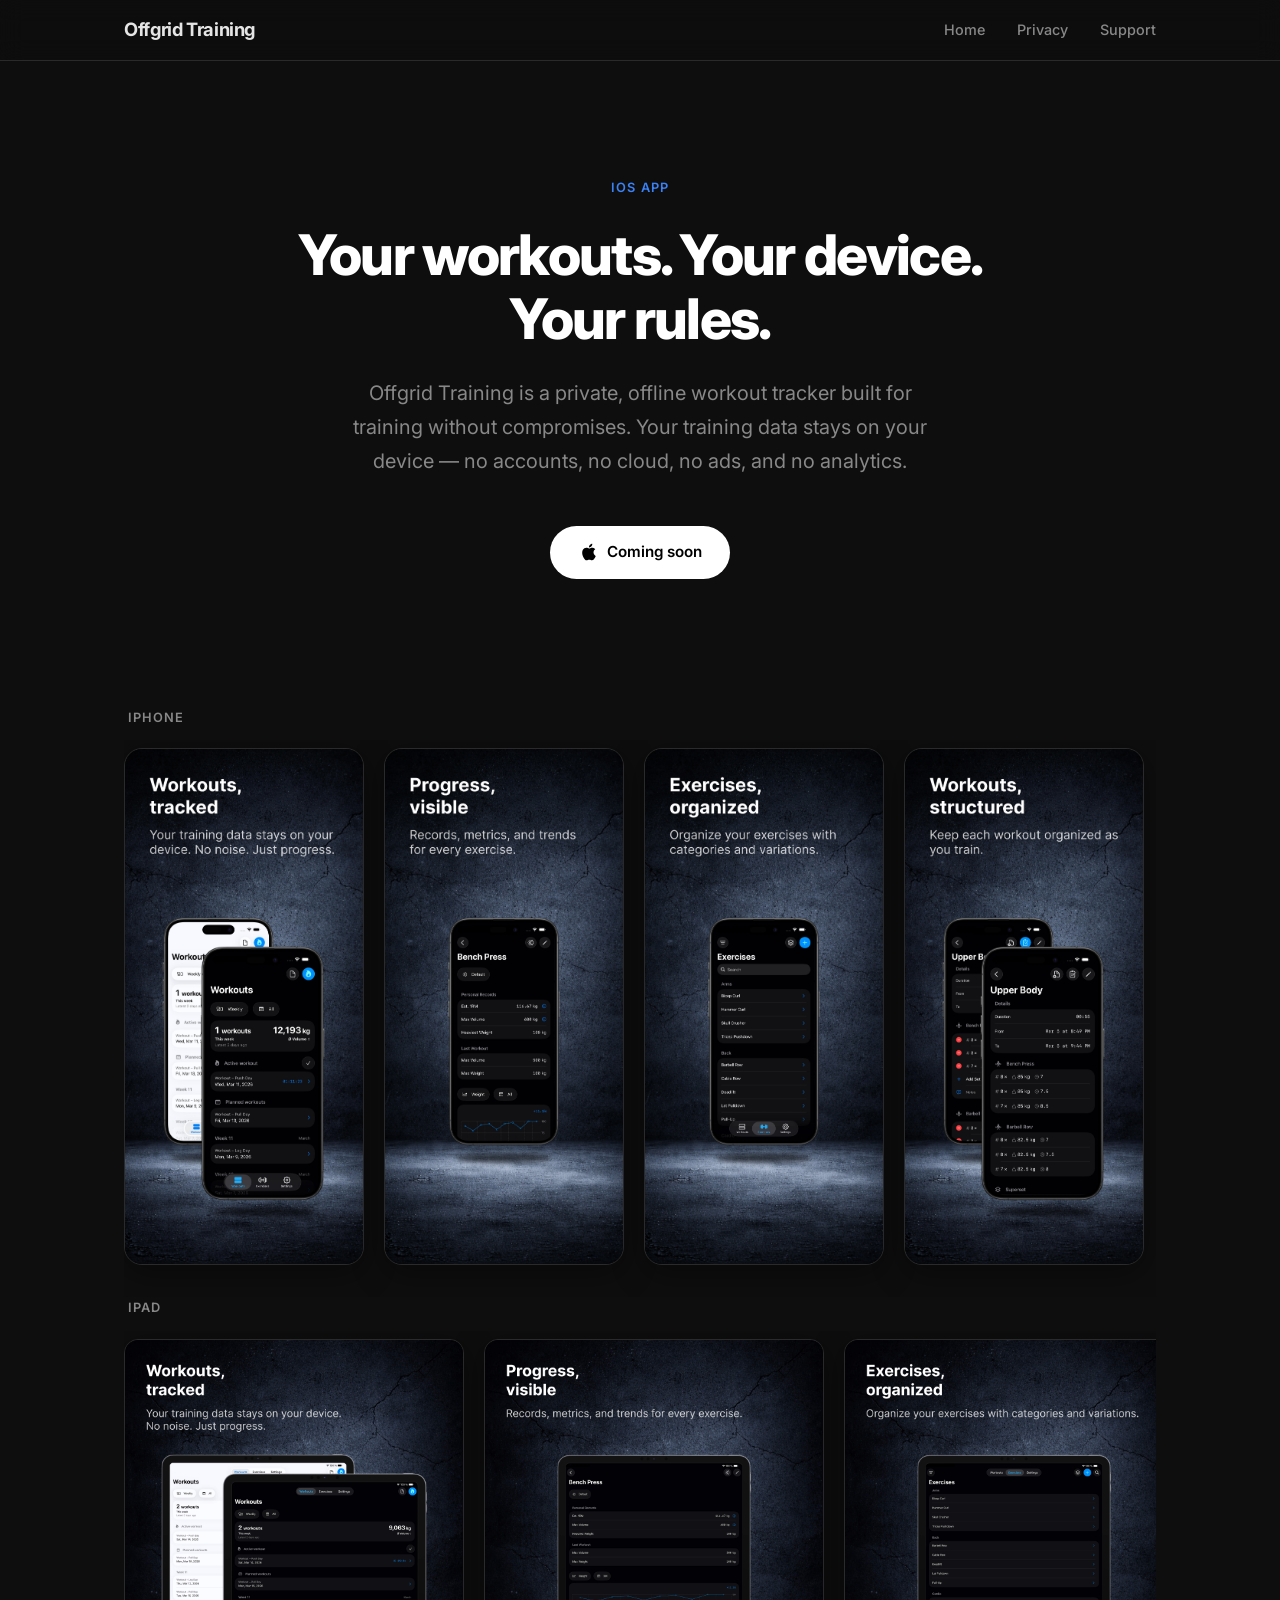
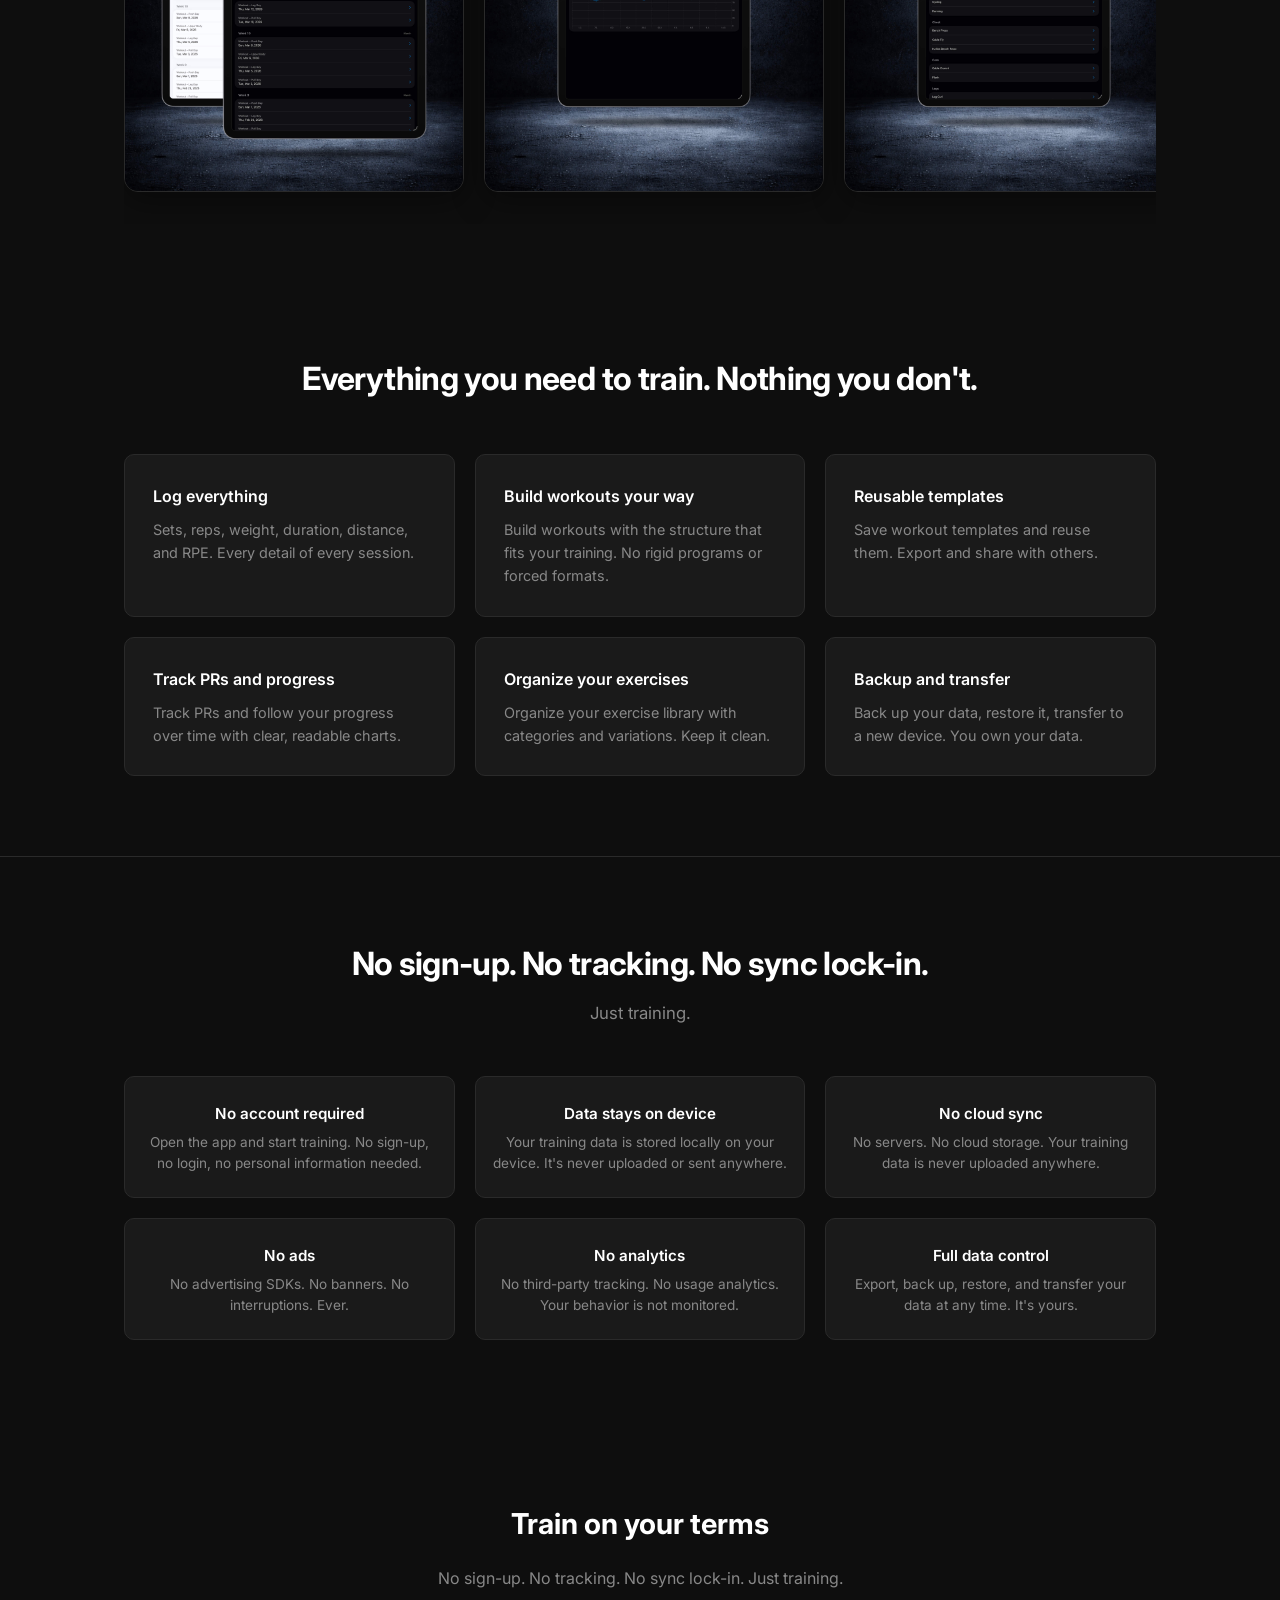
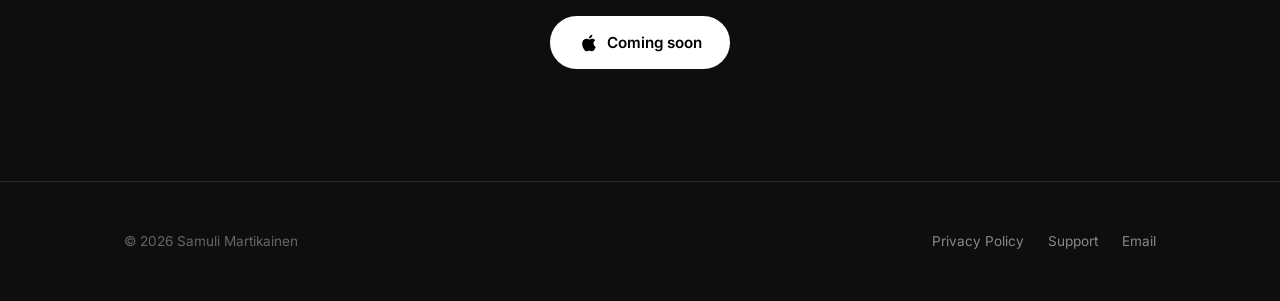
==== index.html @ de717e8d "add google-site-verification" ====
<!DOCTYPE html>
<html lang="en">
<head>
  <meta charset="UTF-8">
  <meta name="viewport" content="width=device-width, initial-scale=1.0">
  <title>Offgrid Training — Private Offline Workout Tracker for iOS</title>
  <meta name="description" content="Offgrid Training is a private, offline workout tracker for iOS. Log sets, reps, weight, duration, distance, and RPE. Track PRs, build workouts, and keep your training data on your device — no accounts, no cloud, no ads, no analytics.">
  <meta name="keywords" content="workout tracker, gym, exercise, log, lifting, offline, private, training log, workout log, iOS workout tracker, RPE tracker, offline gym tracker">

  <!-- Open Graph -->
  <meta property="og:title" content="Offgrid Training — Private Offline Workout Tracker for iOS">
  <meta property="og:description" content="A private, offline workout tracker built for training without compromises. No accounts, no cloud, no ads, no analytics.">
  <meta property="og:type" content="website">
  <meta property="og:url" content="https://martikainensj.github.io/offgrid-training-site/">
  <meta property="og:locale" content="en_US">
  <meta property="og:site_name" content="Offgrid Training">
  <meta property="og:image" content="https://martikainensj.github.io/offgrid-training-site/images/og-image.jpg">

  <!-- Twitter Card -->
  <meta name="twitter:card" content="summary_large_image">
  <meta name="twitter:title" content="Offgrid Training — Private Offline Workout Tracker">
  <meta name="twitter:description" content="A private, offline workout tracker for iOS. No accounts. No cloud. No ads. No analytics. Just training.">
  <meta name="twitter:image" content="https://martikainensj.github.io/offgrid-training-site/images/og-image.jpg">

  <!-- Google Site Verification -->
  <meta name="google-site-verification" content="p2C3zwQN1NkxbJ52b21DOe7UcOz27JLuEH6V7l2AKnU" />

  <link rel="canonical" href="https://martikainensj.github.io/offgrid-training-site/">

  <link rel="icon" href="images/logo.png" type="image/png">
  <link rel="apple-touch-icon" href="images/logo.png">

  <link rel="preconnect" href="https://fonts.googleapis.com">
  <link rel="preconnect" href="https://fonts.gstatic.com" crossorigin>
  <link href="https://fonts.googleapis.com/css2?family=Inter:wght@400;500;600;700;800&display=swap" rel="stylesheet">

  <link rel="stylesheet" href="css/style.css">

  <!-- Structured Data for AI and Search Engines -->
  <script type="application/ld+json">
  {
    "@context": "https://schema.org",
    "@type": "SoftwareApplication",
    "name": "Offgrid Training",
    "description": "Offgrid Training is a private, offline workout tracker for iOS built for training without compromises. Log sets, reps, weight, duration, distance, and RPE. Track PRs, build workouts, and save reusable templates. Your training data stays on your device — no accounts, no cloud, no ads, no analytics.",
    "applicationCategory": "HealthApplication",
    "operatingSystem": "iOS",
    "url": "https://martikainensj.github.io/offgrid-training-site/",
    "featureList": [
      "Log sets, reps, weight, duration, distance, and RPE",
      "Build workouts with the structure that fits your training",
      "Save reusable workout templates",
      "Track PRs and follow progress with charts",
      "Organize your exercise library with categories and variations",
      "Back up, restore, and transfer your data",
      "Export and share workout templates",
      "100% offline — no internet required",
      "No account required",
      "No cloud sync",
      "No ads or advertising SDKs",
      "No analytics or third-party tracking",
      "All workout data stored locally on device"
    ],
    "screenshot": [
      "https://martikainensj.github.io/offgrid-training-site/images/1-workouts-tracked-iphone.jpg",
      "https://martikainensj.github.io/offgrid-training-site/images/2-progress-visible-iphone.jpg",
      "https://martikainensj.github.io/offgrid-training-site/images/3-exercises-organized-iphone.jpg",
      "https://martikainensj.github.io/offgrid-training-site/images/4-workouts-structured-iphone.jpg",
      "https://martikainensj.github.io/offgrid-training-site/images/1-workouts-tracked-ipad.jpg",
      "https://martikainensj.github.io/offgrid-training-site/images/2-progress-visible-ipad.jpg",
      "https://martikainensj.github.io/offgrid-training-site/images/3-exercises-organized-ipad.jpg",
      "https://martikainensj.github.io/offgrid-training-site/images/4-workouts-structured-ipad.jpg"
    ]
  }
  </script>
</head>
<body>

  <!-- Header -->
  <header class="site-header">
    <div class="container">
      <a href="index.html" class="site-logo">Offgrid Training</a>
      <button class="nav-toggle" aria-label="Toggle navigation" aria-expanded="false">
        <span></span>
        <span></span>
        <span></span>
      </button>
    </div>
  </header>

  <nav class="site-nav" role="navigation">
    <button class="nav-close" aria-label="Close navigation">&times;</button>
    <a href="index.html">Home</a>
    <a href="privacy.html">Privacy</a>
    <a href="support.html">Support</a>
  </nav>

  <main>

    <!-- Hero -->
    <section class="hero">
      <div class="container">
        <span class="hero-label">iOS App</span>
        <h1>Your workouts. Your device.<br>Your rules.</h1>
        <p class="subtitle">
          Offgrid Training is a private, offline workout tracker built for training without compromises. Your training data stays on your device — no accounts, no cloud, no ads, and no analytics.
        </p>
        <a class="hero-cta" aria-label="Coming soon on the App Store" >
          <svg viewBox="0 0 24 24" xmlns="http://www.w3.org/2000/svg"><path d="M18.71 19.5c-.83 1.24-1.71 2.45-3.05 2.47-1.34.03-1.77-.79-3.29-.79-1.53 0-2 .77-3.27.82-1.31.05-2.3-1.32-3.14-2.53C4.25 17 2.94 12.45 4.7 9.39c.87-1.52 2.43-2.48 4.12-2.51 1.28-.02 2.5.87 3.29.87.78 0 2.26-1.07 3.8-.91.65.03 2.47.26 3.64 1.98-.09.06-2.17 1.28-2.15 3.81.03 3.02 2.65 4.03 2.68 4.04-.03.07-.42 1.44-1.38 2.83M13 3.5c.73-.83 1.94-1.46 2.94-1.5.13 1.17-.34 2.35-1.04 3.19-.69.85-1.83 1.51-2.95 1.42-.15-1.15.41-2.35 1.05-3.11z"/></svg>
          Coming soon
        </a>
      </div>
    </section>

    <!-- Screenshots -->
    <section class="section screenshots">
      <div class="container">
        <p class="screenshot-label">iPhone</p>
        <div class="screenshot-scroll">
          <div class="screenshot-item">
            <img src="images/1-workouts-tracked-iphone.jpg" alt="Logging sets, reps, and weight in Offgrid Training on iPhone" width="280" height="607" loading="lazy">
          </div>
          <div class="screenshot-item">
            <img src="images/2-progress-visible-iphone.jpg" alt="Progress charts and personal records in Offgrid Training on iPhone" width="280" height="607" loading="lazy">
          </div>
          <div class="screenshot-item">
            <img src="images/3-exercises-organized-iphone.jpg" alt="Exercise library with categories and variations in Offgrid Training on iPhone" width="280" height="607" loading="lazy">
          </div>
          <div class="screenshot-item">
            <img src="images/4-workouts-structured-iphone.jpg" alt="Workout templates and data management in Offgrid Training on iPhone" width="280" height="607" loading="lazy">
          </div>
        </div>
        <p class="screenshot-label">iPad</p>
        <div class="screenshot-scroll">
          <div class="screenshot-item screenshot-item--ipad">
            <img src="images/1-workouts-tracked-ipad.jpg" alt="Logging workouts in Offgrid Training on iPad" loading="lazy">
          </div>
          <div class="screenshot-item screenshot-item--ipad">
            <img src="images/2-progress-visible-ipad.jpg" alt="Progress charts in Offgrid Training on iPad" loading="lazy">
          </div>
          <div class="screenshot-item screenshot-item--ipad">
            <img src="images/3-exercises-organized-ipad.jpg" alt="Exercise library in Offgrid Training on iPad" loading="lazy">
          </div>
          <div class="screenshot-item screenshot-item--ipad">
            <img src="images/4-workouts-structured-ipad.jpg" alt="Workout structure in Offgrid Training on iPad" loading="lazy">
          </div>
        </div>
      </div>
    </section>

    <!-- Features -->
    <section class="section">
      <div class="container">
        <div class="section-header">
          <h2>Everything you need to train. Nothing you don't.</h2>
        </div>
        <div class="feature-grid">

          <div class="feature-card">
            <h3>Log everything</h3>
            <p>Sets, reps, weight, duration, distance, and RPE. Every detail of every session.</p>
          </div>

          <div class="feature-card">
            <h3>Build workouts your way</h3>
            <p>Build workouts with the structure that fits your training. No rigid programs or forced formats.</p>
          </div>

          <div class="feature-card">
            <h3>Reusable templates</h3>
            <p>Save workout templates and reuse them. Export and share with others.</p>
          </div>

          <div class="feature-card">
            <h3>Track PRs and progress</h3>
            <p>Track PRs and follow your progress over time with clear, readable charts.</p>
          </div>

          <div class="feature-card">
            <h3>Organize your exercises</h3>
            <p>Organize your exercise library with categories and variations. Keep it clean.</p>
          </div>

          <div class="feature-card">
            <h3>Backup and transfer</h3>
            <p>Back up your data, restore it, transfer to a new device. You own your data.</p>
          </div>

        </div>
      </div>
    </section>

    <!-- Privacy Philosophy -->
    <section class="section philosophy" aria-label="Privacy features">
      <div class="container">
        <div class="section-header">
          <h2>No sign-up. No tracking. No sync lock-in.</h2>
          <p>Just training.</p>
        </div>
        <div class="philosophy-grid">
          <div class="philosophy-item">
            <h3>No account required</h3>
            <p>Open the app and start training. No sign-up, no login, no personal information needed.</p>
          </div>
          <div class="philosophy-item">
            <h3>Data stays on device</h3>
            <p>Your training data is stored locally on your device. It's never uploaded or sent anywhere.</p>
          </div>
          <div class="philosophy-item">
            <h3>No cloud sync</h3>
            <p>No servers. No cloud storage. Your training data is never uploaded anywhere.</p>
          </div>
          <div class="philosophy-item">
            <h3>No ads</h3>
            <p>No advertising SDKs. No banners. No interruptions. Ever.</p>
          </div>
          <div class="philosophy-item">
            <h3>No analytics</h3>
            <p>No third-party tracking. No usage analytics. Your behavior is not monitored.</p>
          </div>
          <div class="philosophy-item">
            <h3>Full data control</h3>
            <p>Export, back up, restore, and transfer your data at any time. It's yours.</p>
          </div>
        </div>
      </div>
    </section>

    <!-- CTA -->
    <section class="cta-banner">
      <div class="container">
        <h2>Train on your terms</h2>
        <p>No sign-up. No tracking. No sync lock-in. Just training.</p>
        <a class="hero-cta" aria-label="Coming soon on the App Store">
          <svg viewBox="0 0 24 24" xmlns="http://www.w3.org/2000/svg"><path d="M18.71 19.5c-.83 1.24-1.71 2.45-3.05 2.47-1.34.03-1.77-.79-3.29-.79-1.53 0-2 .77-3.27.82-1.31.05-2.3-1.32-3.14-2.53C4.25 17 2.94 12.45 4.7 9.39c.87-1.52 2.43-2.48 4.12-2.51 1.28-.02 2.5.87 3.29.87.78 0 2.26-1.07 3.8-.91.65.03 2.47.26 3.64 1.98-.09.06-2.17 1.28-2.15 3.81.03 3.02 2.65 4.03 2.68 4.04-.03.07-.42 1.44-1.38 2.83M13 3.5c.73-.83 1.94-1.46 2.94-1.5.13 1.17-.34 2.35-1.04 3.19-.69.85-1.83 1.51-2.95 1.42-.15-1.15.41-2.35 1.05-3.11z"/></svg>
          Coming soon
        </a>
      </div>
    </section>

  </main>

  <!-- Footer -->
  <footer class="site-footer">
    <div class="container">
      <div class="footer-inner">
        <p class="footer-copy">&copy; 2026 Samuli Martikainen</p>
        <nav class="footer-links">
          <a href="privacy.html">Privacy Policy</a>
          <a href="support.html">Support</a>
          <a href="mailto:smartikainen@outlook.com">Email</a>
        </nav>
      </div>
    </div>
  </footer>

  <script src="js/main.js"></script>
</body>
</html>
---- css/style.css ----
/* ============================================
   Offgrid Training — Static Site Stylesheet
   Dark, minimal, premium fitness design
   ============================================ */

/* --- Custom Properties --- */
:root {
  --color-bg: #0e0e0e;
  --color-bg-elevated: #161616;
  --color-bg-card: #1a1a1a;
  --color-border: #2a2a2a;
  --color-text: #e5e5e5;
  --color-text-muted: #888;
  --color-text-subtle: #666;
  --color-accent: #3b82f6;
  --color-accent-muted: #2563eb;
  --color-accent-glow: rgba(59, 130, 246, 0.08);

  --font-stack: 'Inter', -apple-system, BlinkMacSystemFont, 'Helvetica Neue',
    Helvetica, Arial, sans-serif;

  --max-width: 1080px;
  --spacing-xs: 0.5rem;
  --spacing-sm: 1rem;
  --spacing-md: 1.5rem;
  --spacing-lg: 3rem;
  --spacing-xl: 5rem;
  --spacing-2xl: 7rem;

  --radius: 10px;
  --radius-sm: 6px;
}

/* --- Reset --- */
*,
*::before,
*::after {
  box-sizing: border-box;
  margin: 0;
  padding: 0;
}

html {
  font-size: 16px;
  -webkit-text-size-adjust: 100%;
  scroll-behavior: smooth;
}

body {
  font-family: var(--font-stack);
  background-color: var(--color-bg);
  color: var(--color-text);
  line-height: 1.7;
  -webkit-font-smoothing: antialiased;
  -moz-osx-font-smoothing: grayscale;
  min-height: 100vh;
  display: flex;
  flex-direction: column;
}

img {
  max-width: 100%;
  display: block;
}

a {
  color: var(--color-accent);
  text-decoration: none;
  transition: color 0.2s ease;
}

a:hover {
  color: #60a5fa;
}

ul, ol {
  list-style: none;
}

/* --- Layout --- */
.container {
  width: 100%;
  max-width: var(--max-width);
  margin: 0 auto;
  padding: 0 1.5rem;
}

main {
  flex: 1;
}

/* --- Header / Navigation --- */
.site-header {
  position: sticky;
  top: 0;
  z-index: 100;
  background-color: rgba(14, 14, 14, 0.85);
  backdrop-filter: blur(12px);
  -webkit-backdrop-filter: blur(12px);
  border-bottom: 1px solid var(--color-border);
}

.site-header .container {
  display: flex;
  align-items: center;
  justify-content: space-between;
  height: 60px;
}

.site-logo {
  font-size: 1.15rem;
  font-weight: 700;
  color: var(--color-text);
  letter-spacing: -0.02em;
}

.site-logo:hover {
  color: var(--color-text);
}

.site-nav {
  position: fixed;
  top: 0;
  right: 0;
  height: 60px;
  display: flex;
  align-items: center;
  gap: 2rem;
  padding-right: max(1.5rem, calc((100vw - var(--max-width)) / 2 + 1.5rem));
  z-index: 101;
}

.site-nav a {
  color: var(--color-text-muted);
  font-size: 0.9rem;
  font-weight: 500;
  transition: color 0.2s ease;
}

.site-nav a:hover {
  color: var(--color-text);
}

/* Mobile nav toggle */
.nav-toggle {
  display: none;
  background: none;
  border: none;
  cursor: pointer;
  padding: 0.5rem;
  color: var(--color-text);
}

.nav-toggle span {
  display: block;
  width: 22px;
  height: 2px;
  background-color: var(--color-text);
  margin: 5px 0;
  border-radius: 1px;
}

/* Mobile nav close button */
.nav-close {
  display: none;
  position: absolute;
  top: 0;
  right: 1.5rem;
  height: 60px;
  background: none;
  border: none;
  color: var(--color-text);
  font-size: 2.25rem;
  line-height: 60px;
  cursor: pointer;
  padding: 0 0.5rem;
  z-index: 111;
}

@media (max-width: 640px) {
  .nav-toggle {
    display: block;
    z-index: 110;
  }

  .nav-close {
    display: block;
  }

  .site-nav {
    top: 0;
    right: 0;
    bottom: 0;
    left: 0;
    height: auto;
    padding-right: 0;
    z-index: 105;
    flex-direction: column;
    align-items: center;
    justify-content: center;
    gap: 2.5rem;
    background-color: rgba(14, 14, 14, 0.7);
    backdrop-filter: blur(24px);
    -webkit-backdrop-filter: blur(24px);
    opacity: 0;
    visibility: hidden;
    pointer-events: none;
    transition: opacity 0.35s ease-out, visibility 0.35s ease-out;
  }

  .site-nav.open {
    opacity: 1;
    visibility: visible;
    pointer-events: auto;
  }

  .site-nav a {
    font-size: 1.75rem;
    font-weight: 600;
    letter-spacing: -0.01em;
    color: var(--color-text);
    opacity: 0;
    transform: translateY(12px);
    transition: opacity 0.3s ease-out, transform 0.3s ease-out, color 0.2s ease;
  }

  .site-nav.open a { opacity: 1; transform: translateY(0); }
  .site-nav.open a:nth-child(1) { transition-delay: 0.08s; }
  .site-nav.open a:nth-child(2) { transition-delay: 0.16s; }
  .site-nav.open a:nth-child(3) { transition-delay: 0.24s; }
  .site-nav.open a:nth-child(4) { transition-delay: 0.32s; }

  body.nav-open {
    overflow: hidden;
  }
}

/* --- Hero Section --- */
.hero {
  padding: var(--spacing-2xl) 0 var(--spacing-xl);
  text-align: center;
}

.hero-label {
  display: inline-block;
  font-size: 0.8rem;
  font-weight: 600;
  text-transform: uppercase;
  letter-spacing: 0.1em;
  color: var(--color-accent);
  margin-bottom: var(--spacing-md);
}

.hero h1 {
  font-size: clamp(2.2rem, 5vw, 3.5rem);
  font-weight: 800;
  letter-spacing: -0.03em;
  line-height: 1.15;
  margin-bottom: var(--spacing-md);
  color: #fff;
}

.hero .subtitle {
  font-size: clamp(1.05rem, 2.5vw, 1.25rem);
  color: var(--color-text-muted);
  max-width: 600px;
  margin: 0 auto var(--spacing-lg);
  line-height: 1.7;
}

.hero-cta {
  display: inline-flex;
  align-items: center;
  gap: 0.5rem;
  background-color: #fff;
  color: #000;
  font-size: 0.95rem;
  font-weight: 600;
  padding: 0.85rem 1.8rem;
  border-radius: 50px;
  transition: background-color 0.2s ease, transform 0.2s ease;
}

.hero-cta:hover {
  background-color: #e5e5e5;
  color: #000;
  transform: translateY(-1px);
}

.hero-cta svg {
  width: 20px;
  height: 20px;
  fill: currentColor;
}

/* --- Feature Showcase (screenshot + text pairs) --- */
.section {
  padding: var(--spacing-xl) 0;
}

.section-header {
  text-align: center;
  margin-bottom: var(--spacing-lg);
}

.section-header h2 {
  font-size: clamp(1.5rem, 3.5vw, 2rem);
  font-weight: 700;
  letter-spacing: -0.02em;
  color: #fff;
  margin-bottom: var(--spacing-xs);
}

.section-header p {
  color: var(--color-text-muted);
  font-size: 1.05rem;
  max-width: 560px;
  margin: 0 auto;
}

/* --- Screenshots Gallery --- */
.screenshots {
  padding: var(--spacing-lg) 0;
}

.screenshot-label {
  font-size: 0.8rem;
  font-weight: 600;
  text-transform: uppercase;
  letter-spacing: 0.08em;
  color: var(--color-text-muted);
  margin-bottom: 0.75rem;
  padding-left: 0.25rem;
}

.screenshot-scroll {
  display: flex;
  gap: 1.25rem;
  overflow-x: auto;
  -webkit-overflow-scrolling: touch;
  padding: 0.5rem 0 2rem;
  scrollbar-width: none;
}

.screenshot-scroll::-webkit-scrollbar {
  display: none;
}

.screenshot-item {
  flex: 0 0 auto;
}

.screenshot-item img {
  width: 240px;
  height: auto;
  border-radius: 18px;
  border: 1px solid var(--color-border);
  box-shadow: 0 8px 32px rgba(0, 0, 0, 0.4);
}

.screenshot-item--ipad img {
  width: 340px;
  border-radius: 14px;
}

@media (max-width: 768px) {
  .screenshot-scroll {
    justify-content: flex-start;
    padding: 0.5rem 1.5rem 2rem;
    margin: 0 -1.5rem;
  }

  .screenshot-item img {
    width: 200px;
  }

  .screenshot-item--ipad img {
    width: 300px;
  }
}

@media (max-width: 480px) {
  .screenshot-item img {
    width: 180px;
  }

  .screenshot-item--ipad img {
    width: 260px;
  }
}

/* --- Feature Grid --- */
.feature-grid {
  display: grid;
  grid-template-columns: repeat(3, 1fr);
  gap: 1.25rem;
}

.feature-card {
  background-color: var(--color-bg-card);
  border: 1px solid var(--color-border);
  border-radius: var(--radius);
  padding: 1.75rem;
  transition: border-color 0.2s ease;
}

.feature-card:hover {
  border-color: #3a3a3a;
}

.feature-card h3 {
  font-size: 1rem;
  font-weight: 600;
  color: #fff;
  margin-bottom: 0.5rem;
}

.feature-card p {
  font-size: 0.9rem;
  color: var(--color-text-muted);
  line-height: 1.6;
}

@media (max-width: 768px) {
  .feature-grid {
    grid-template-columns: repeat(2, 1fr);
  }
}

@media (max-width: 480px) {
  .feature-grid {
    grid-template-columns: 1fr;
  }
}

/* --- Philosophy Section --- */
.philosophy {
  border-top: 1px solid var(--color-border);
}

.philosophy-grid {
  display: grid;
  grid-template-columns: repeat(3, 1fr);
  gap: 1.25rem;
}

.philosophy-item {
  text-align: center;
  padding: 1.5rem 1rem;
  background-color: var(--color-bg-card);
  border: 1px solid var(--color-border);
  border-radius: var(--radius);
  transition: border-color 0.2s ease;
}

.philosophy-item:hover {
  border-color: #3a3a3a;
}

.philosophy-item h3 {
  font-size: 0.95rem;
  font-weight: 600;
  color: #fff;
  margin-bottom: 0.35rem;
}

.philosophy-item p {
  font-size: 0.85rem;
  color: var(--color-text-muted);
  line-height: 1.5;
}

@media (max-width: 768px) {
  .philosophy-grid {
    grid-template-columns: repeat(2, 1fr);
  }
}

@media (max-width: 480px) {
  .philosophy-grid {
    grid-template-columns: 1fr;
  }
}

/* --- CTA Banner --- */
.cta-banner {
  text-align: center;
  padding: var(--spacing-xl) 0 var(--spacing-2xl);
}

.cta-banner h2 {
  font-size: clamp(1.3rem, 3vw, 1.8rem);
  font-weight: 700;
  color: #fff;
  margin-bottom: var(--spacing-sm);
}

.cta-banner p {
  color: var(--color-text-muted);
  margin-bottom: var(--spacing-md);
  font-size: 1rem;
}

/* --- Footer --- */
.site-footer {
  border-top: 1px solid var(--color-border);
  padding: var(--spacing-lg) 0;
}

.footer-inner {
  display: flex;
  align-items: center;
  justify-content: space-between;
  flex-wrap: wrap;
  gap: 1rem;
}

.footer-copy {
  font-size: 0.85rem;
  color: var(--color-text-subtle);
}

.footer-links {
  display: flex;
  gap: 1.5rem;
}

.footer-links a {
  font-size: 0.85rem;
  color: var(--color-text-muted);
}

.footer-links a:hover {
  color: var(--color-text);
}

@media (max-width: 480px) {
  .footer-inner {
    flex-direction: column;
    text-align: center;
  }
}

/* --- Prose / Content Pages (Privacy, Support) --- */
.page-header {
  padding: var(--spacing-xl) 0 var(--spacing-lg);
  text-align: center;
  border-bottom: 1px solid var(--color-border);
  margin-bottom: var(--spacing-lg);
}

.page-header h1 {
  font-size: clamp(1.8rem, 4vw, 2.5rem);
  font-weight: 800;
  letter-spacing: -0.02em;
  color: #fff;
  margin-bottom: var(--spacing-xs);
}

.page-header p {
  color: var(--color-text-muted);
  font-size: 0.95rem;
}

.prose {
  max-width: 720px;
  margin: 0 auto;
  padding-bottom: var(--spacing-2xl);
}

.prose h2 {
  font-size: 1.35rem;
  font-weight: 700;
  color: #fff;
  margin-top: var(--spacing-lg);
  margin-bottom: var(--spacing-sm);
}

.prose h3 {
  font-size: 1.1rem;
  font-weight: 600;
  color: #fff;
  margin-top: var(--spacing-md);
  margin-bottom: var(--spacing-xs);
}

.prose p {
  margin-bottom: var(--spacing-sm);
  color: var(--color-text-muted);
  line-height: 1.8;
}

.prose ul {
  margin-bottom: var(--spacing-sm);
  padding-left: 1.25rem;
}

.prose ul li {
  color: var(--color-text-muted);
  line-height: 1.8;
  position: relative;
  padding-left: 1rem;
  margin-bottom: 0.35rem;
}

.prose ul li::before {
  content: '—';
  position: absolute;
  left: 0;
  color: var(--color-text-subtle);
}

.prose a {
  color: var(--color-accent);
}

.prose strong {
  color: var(--color-text);
  font-weight: 600;
}

/* --- FAQ Section --- */
.faq-list {
  max-width: 720px;
  margin: 0 auto;
}

.faq-item {
  border-bottom: 1px solid var(--color-border);
  padding: var(--spacing-md) 0;
}

.faq-item:first-child {
  border-top: 1px solid var(--color-border);
}

.faq-item h3 {
  font-size: 1.05rem;
  font-weight: 600;
  color: #fff;
  margin-bottom: 0.5rem;
}

.faq-item p {
  font-size: 0.95rem;
  color: var(--color-text-muted);
  line-height: 1.7;
}

/* --- Support Contact Card --- */
.contact-card {
  max-width: 720px;
  margin: 0 auto var(--spacing-xl);
  background-color: var(--color-bg-card);
  border: 1px solid var(--color-border);
  border-radius: var(--radius);
  padding: 2rem;
  text-align: center;
}

.contact-card h2 {
  font-size: 1.25rem;
  font-weight: 700;
  color: #fff;
  margin-bottom: 0.5rem;
}

.contact-card p {
  color: var(--color-text-muted);
  margin-bottom: var(--spacing-md);
  font-size: 0.95rem;
}

.contact-email {
  display: inline-block;
  background-color: var(--color-accent);
  color: #fff !important;
  font-weight: 600;
  font-size: 0.95rem;
  padding: 0.75rem 1.5rem;
  border-radius: 50px;
  transition: background-color 0.2s ease, transform 0.2s ease;
}

.contact-email:hover {
  background-color: var(--color-accent-muted);
  color: #fff !important;
  transform: translateY(-1px);
}

/* --- Utility --- */
.text-center { text-align: center; }
.text-muted { color: var(--color-text-muted); }
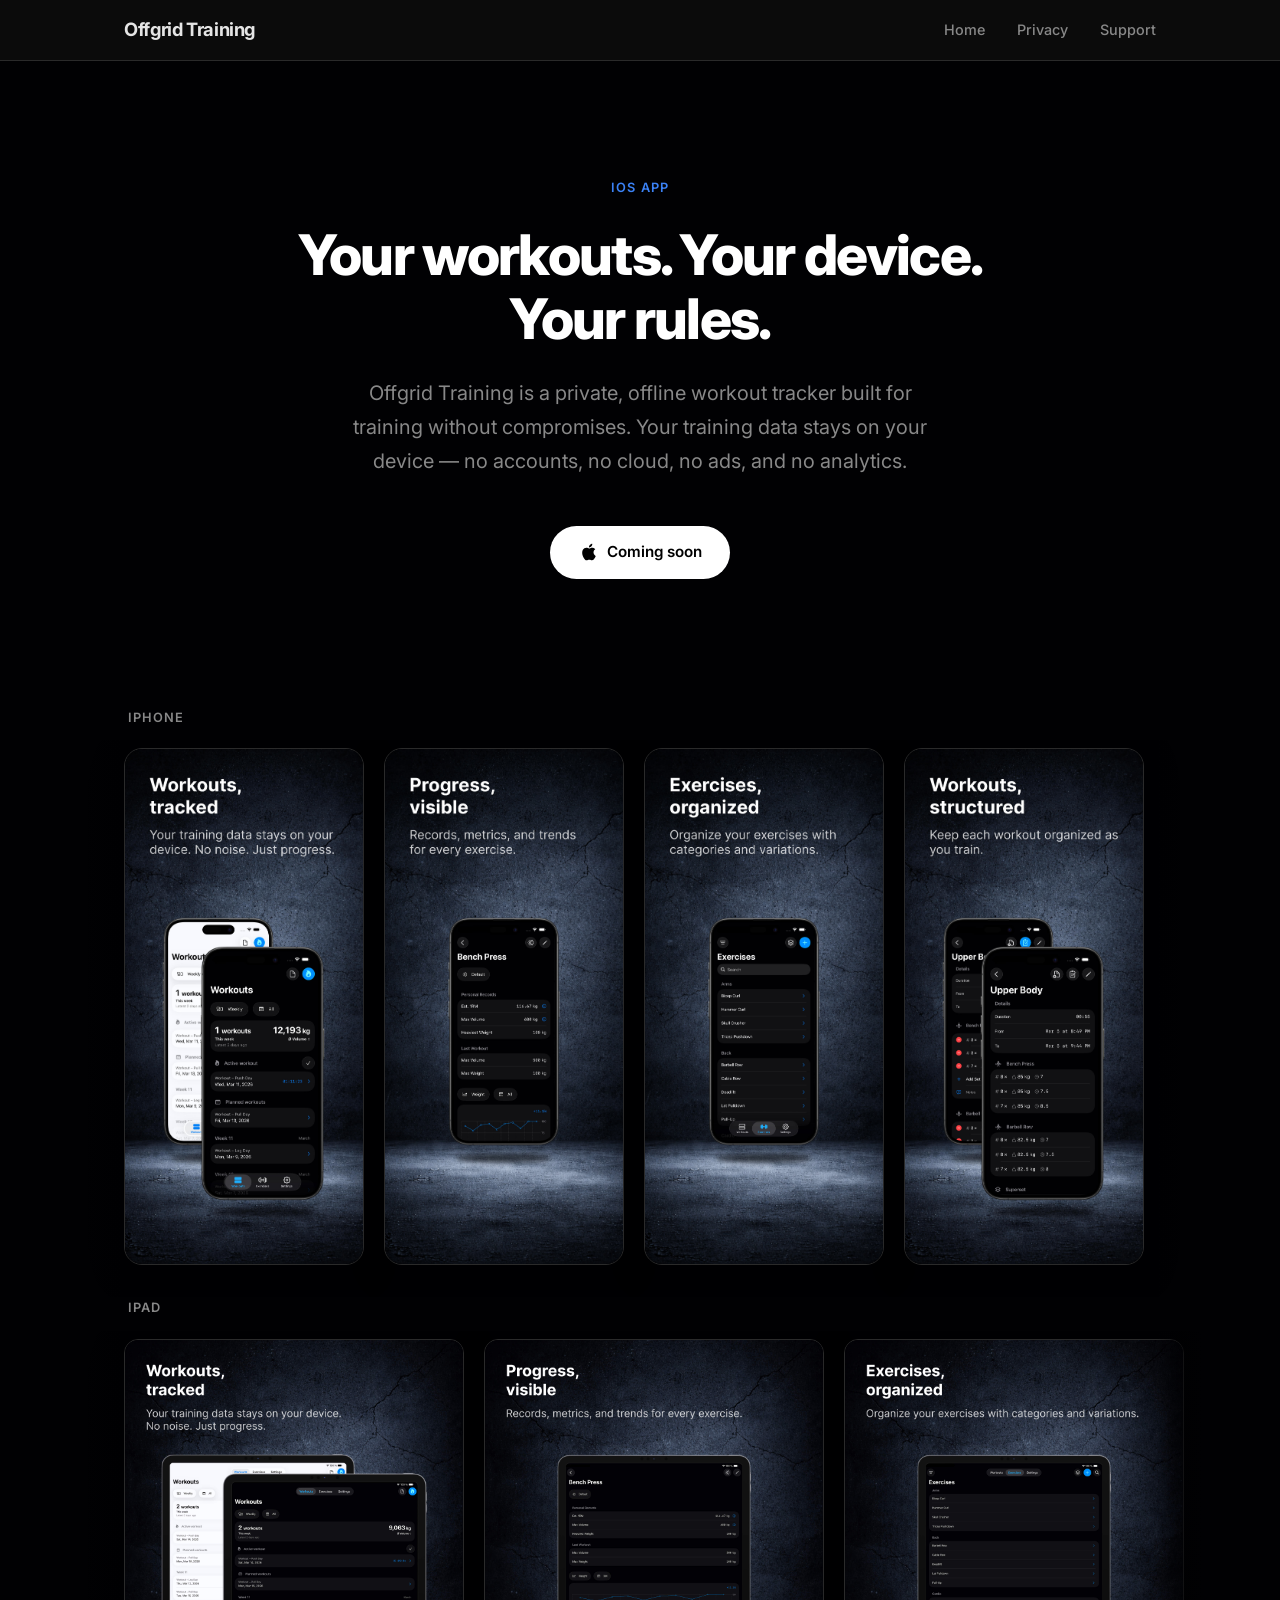
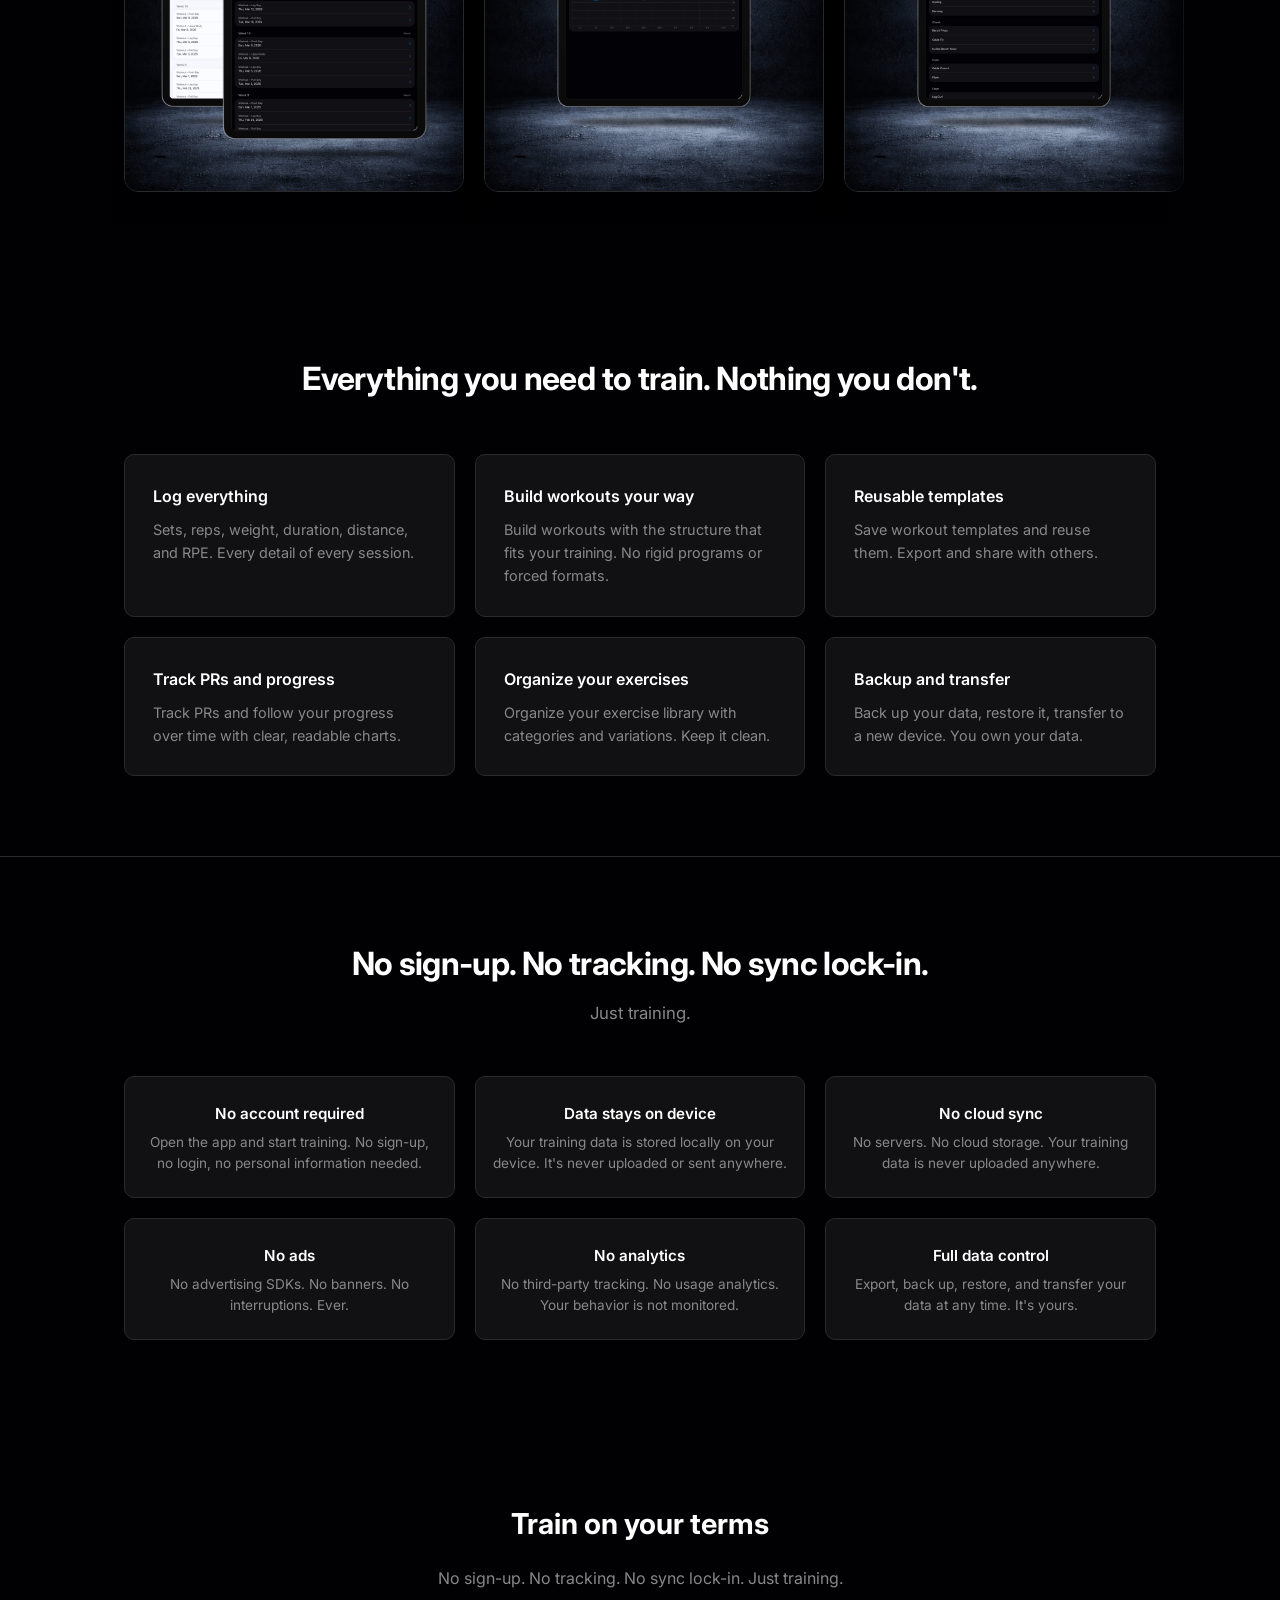
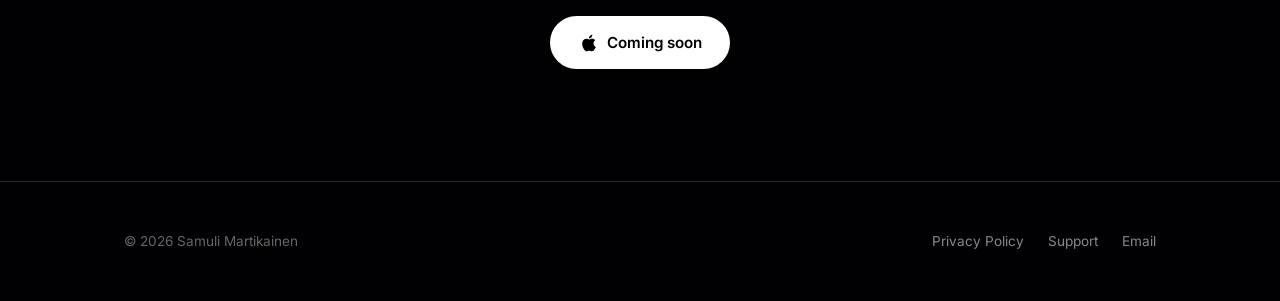
==== commit 4262fd59: "small tweaks" ====
--- a/index.html
+++ b/index.html
@@ -116,6 +116,7 @@
     <section class="section screenshots">
       <div class="container">
         <p class="screenshot-label">iPhone</p>
+        <div class="screenshot-scroll-wrapper">
         <div class="screenshot-scroll">
           <div class="screenshot-item">
             <img src="images/1-workouts-tracked-iphone.jpg" alt="Logging sets, reps, and weight in Offgrid Training on iPhone" width="280" height="607" loading="lazy">
@@ -130,7 +131,9 @@
             <img src="images/4-workouts-structured-iphone.jpg" alt="Workout templates and data management in Offgrid Training on iPhone" width="280" height="607" loading="lazy">
           </div>
         </div>
+        </div>
         <p class="screenshot-label">iPad</p>
+        <div class="screenshot-scroll-wrapper">
         <div class="screenshot-scroll">
           <div class="screenshot-item screenshot-item--ipad">
             <img src="images/1-workouts-tracked-ipad.jpg" alt="Logging workouts in Offgrid Training on iPad" loading="lazy">
@@ -144,6 +147,7 @@
           <div class="screenshot-item screenshot-item--ipad">
             <img src="images/4-workouts-structured-ipad.jpg" alt="Workout structure in Offgrid Training on iPad" loading="lazy">
           </div>
+        </div>
         </div>
       </div>
     </section>
--- a/css/style.css
+++ b/css/style.css
@@ -5,9 +5,9 @@
 
 /* --- Custom Properties --- */
 :root {
-  --color-bg: #0e0e0e;
+  --color-bg: #010103;
   --color-bg-elevated: #161616;
-  --color-bg-card: #1a1a1a;
+  --color-bg-card: #FFFFFF10;
   --color-border: #2a2a2a;
   --color-text: #e5e5e5;
   --color-text-muted: #888;
@@ -333,12 +333,38 @@
   padding-left: 0.25rem;
 }
 
+.screenshot-scroll-wrapper {
+  position: relative;
+}
+
+.screenshot-scroll-wrapper::before,
+.screenshot-scroll-wrapper::after {
+  content: '';
+  position: absolute;
+  top: 0;
+  bottom: 0;
+  width: 3rem;
+  z-index: 2;
+  pointer-events: none;
+}
+
+.screenshot-scroll-wrapper::before {
+  left: -3rem;
+  background: linear-gradient(to right, var(--color-bg), transparent);
+}
+
+.screenshot-scroll-wrapper::after {
+  right: -3rem;
+  background: linear-gradient(to left, var(--color-bg), transparent);
+}
+
 .screenshot-scroll {
   display: flex;
   gap: 1.25rem;
   overflow-x: auto;
   -webkit-overflow-scrolling: touch;
-  padding: 0.5rem 0 2rem;
+  margin: 0 -3rem;
+  padding: 0.5rem 3rem 2rem;
   scrollbar-width: none;
 }
 
@@ -364,12 +390,6 @@
 }
 
 @media (max-width: 768px) {
-  .screenshot-scroll {
-    justify-content: flex-start;
-    padding: 0.5rem 1.5rem 2rem;
-    margin: 0 -1.5rem;
-  }
-
   .screenshot-item img {
     width: 200px;
   }
@@ -604,7 +624,7 @@
 }
 
 .prose ul li::before {
-  content: '—';
+  content: '–';
   position: absolute;
   left: 0;
   color: var(--color-text-subtle);
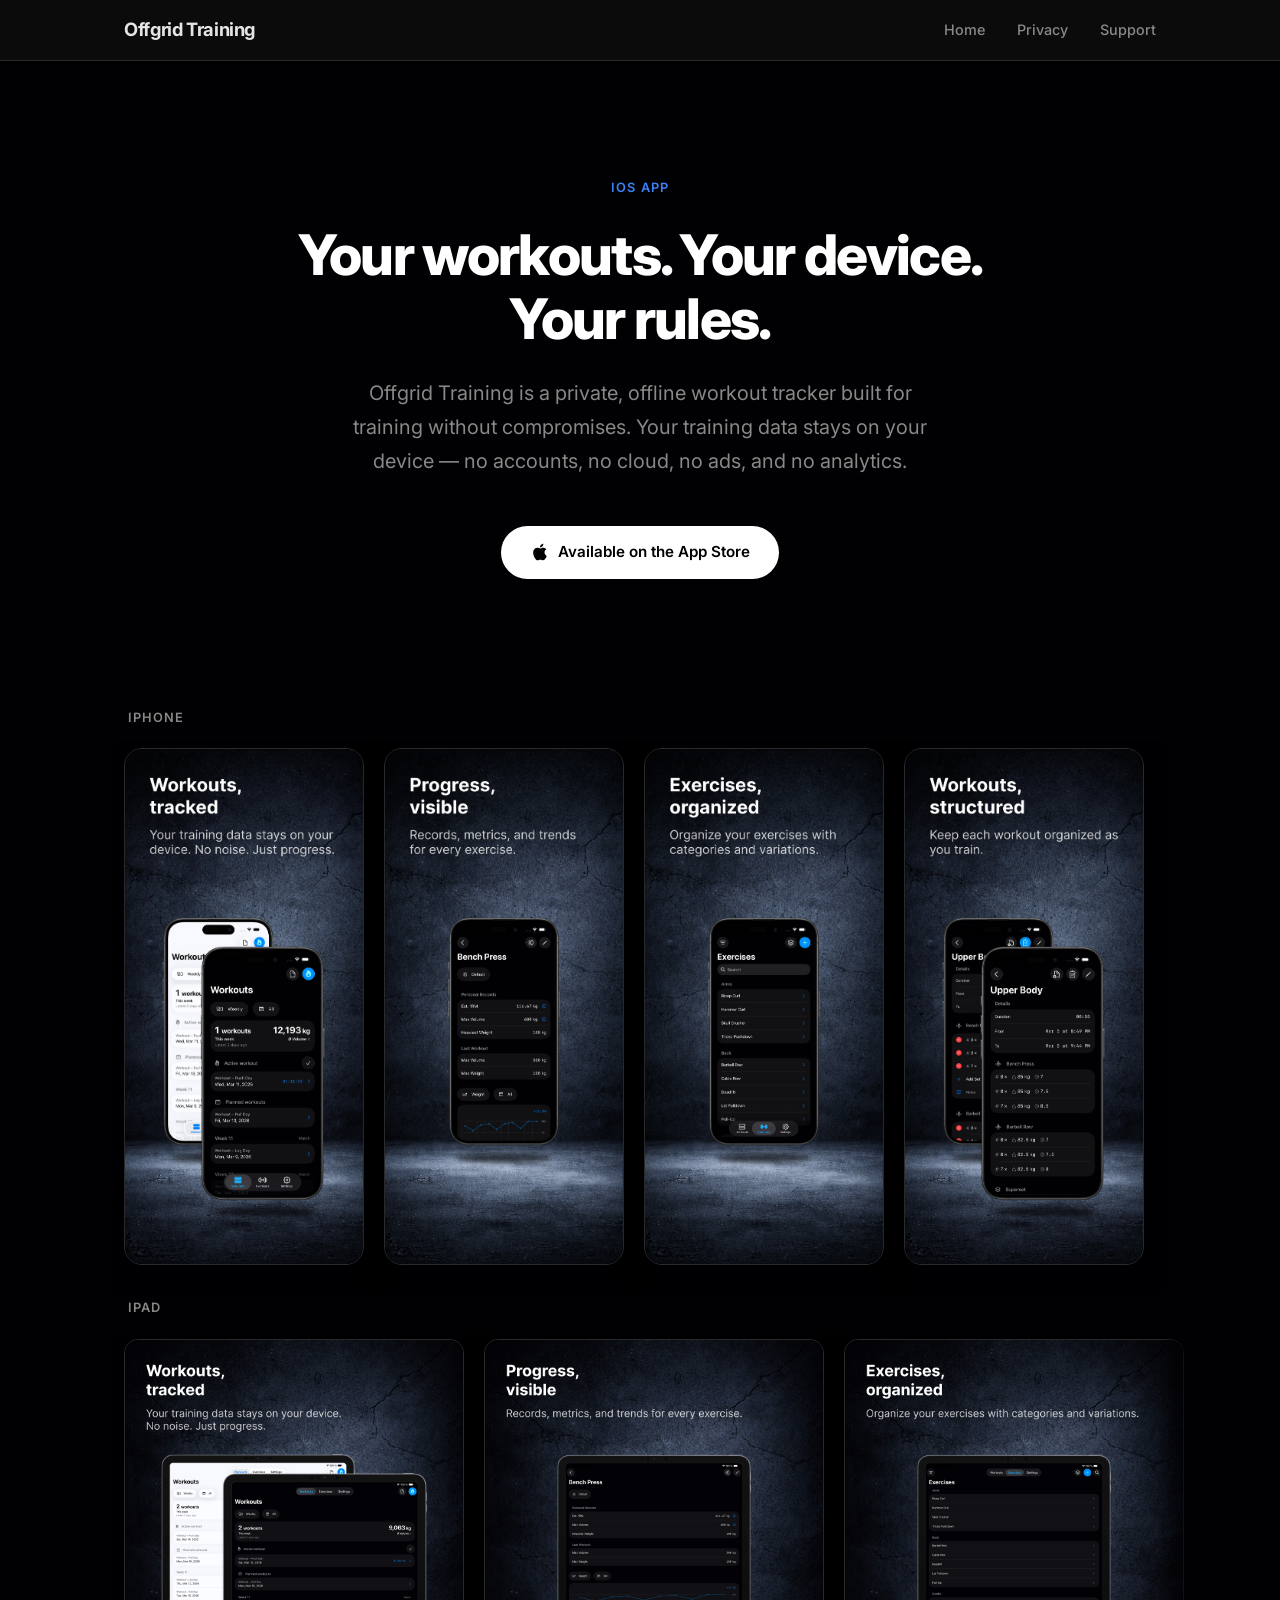
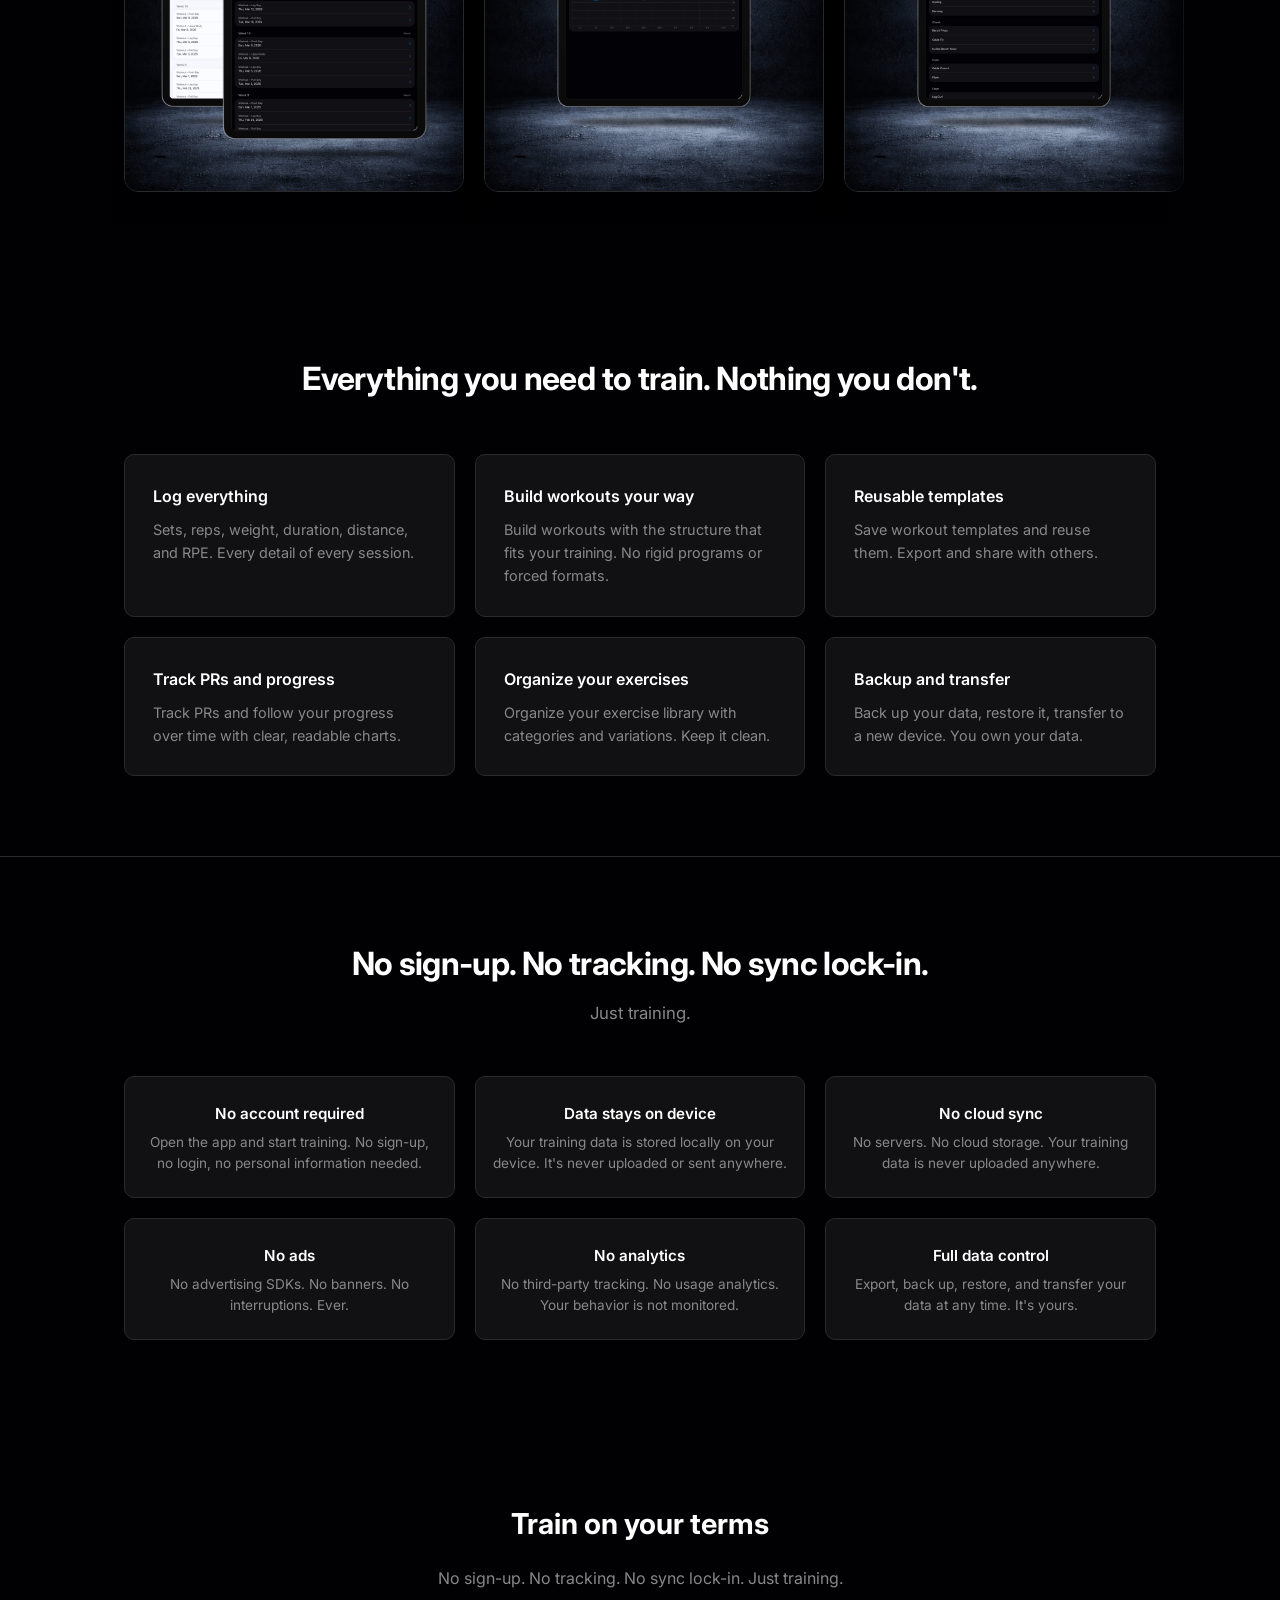
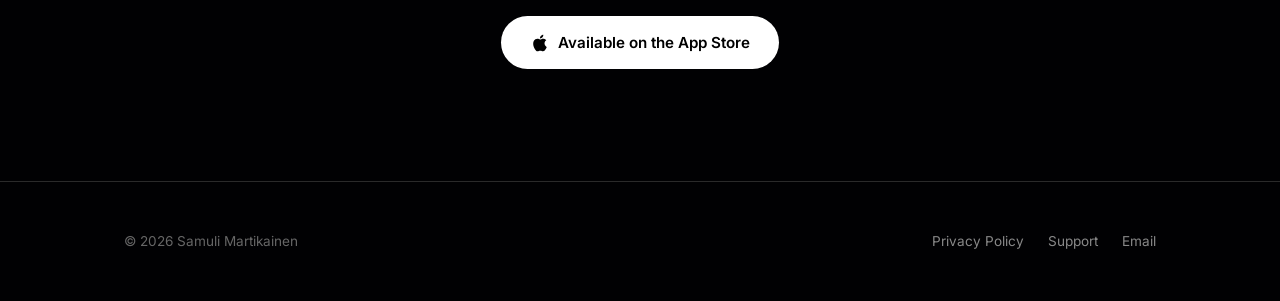
==== commit 951b0e3b: "add links to appstore" ====
--- a/index.html
+++ b/index.html
@@ -105,9 +105,9 @@
         <p class="subtitle">
           Offgrid Training is a private, offline workout tracker built for training without compromises. Your training data stays on your device — no accounts, no cloud, no ads, and no analytics.
         </p>
-        <a class="hero-cta" aria-label="Coming soon on the App Store" >
+        <a href="https://apps.apple.com/fi/app/offgrid-training/id6759907169" class="hero-cta" aria-label="Available on the App Store" >
           <svg viewBox="0 0 24 24" xmlns="http://www.w3.org/2000/svg"><path d="M18.71 19.5c-.83 1.24-1.71 2.45-3.05 2.47-1.34.03-1.77-.79-3.29-.79-1.53 0-2 .77-3.27.82-1.31.05-2.3-1.32-3.14-2.53C4.25 17 2.94 12.45 4.7 9.39c.87-1.52 2.43-2.48 4.12-2.51 1.28-.02 2.5.87 3.29.87.78 0 2.26-1.07 3.8-.91.65.03 2.47.26 3.64 1.98-.09.06-2.17 1.28-2.15 3.81.03 3.02 2.65 4.03 2.68 4.04-.03.07-.42 1.44-1.38 2.83M13 3.5c.73-.83 1.94-1.46 2.94-1.5.13 1.17-.34 2.35-1.04 3.19-.69.85-1.83 1.51-2.95 1.42-.15-1.15.41-2.35 1.05-3.11z"/></svg>
-          Coming soon
+          Available on the App Store
         </a>
       </div>
     </section>
@@ -235,9 +235,9 @@
       <div class="container">
         <h2>Train on your terms</h2>
         <p>No sign-up. No tracking. No sync lock-in. Just training.</p>
-        <a class="hero-cta" aria-label="Coming soon on the App Store">
+        <a href="https://apps.apple.com/fi/app/offgrid-training/id6759907169" class="hero-cta" aria-label="Available on the App Store">
           <svg viewBox="0 0 24 24" xmlns="http://www.w3.org/2000/svg"><path d="M18.71 19.5c-.83 1.24-1.71 2.45-3.05 2.47-1.34.03-1.77-.79-3.29-.79-1.53 0-2 .77-3.27.82-1.31.05-2.3-1.32-3.14-2.53C4.25 17 2.94 12.45 4.7 9.39c.87-1.52 2.43-2.48 4.12-2.51 1.28-.02 2.5.87 3.29.87.78 0 2.26-1.07 3.8-.91.65.03 2.47.26 3.64 1.98-.09.06-2.17 1.28-2.15 3.81.03 3.02 2.65 4.03 2.68 4.04-.03.07-.42 1.44-1.38 2.83M13 3.5c.73-.83 1.94-1.46 2.94-1.5.13 1.17-.34 2.35-1.04 3.19-.69.85-1.83 1.51-2.95 1.42-.15-1.15.41-2.35 1.05-3.11z"/></svg>
-          Coming soon
+          Available on the App Store
         </a>
       </div>
     </section>
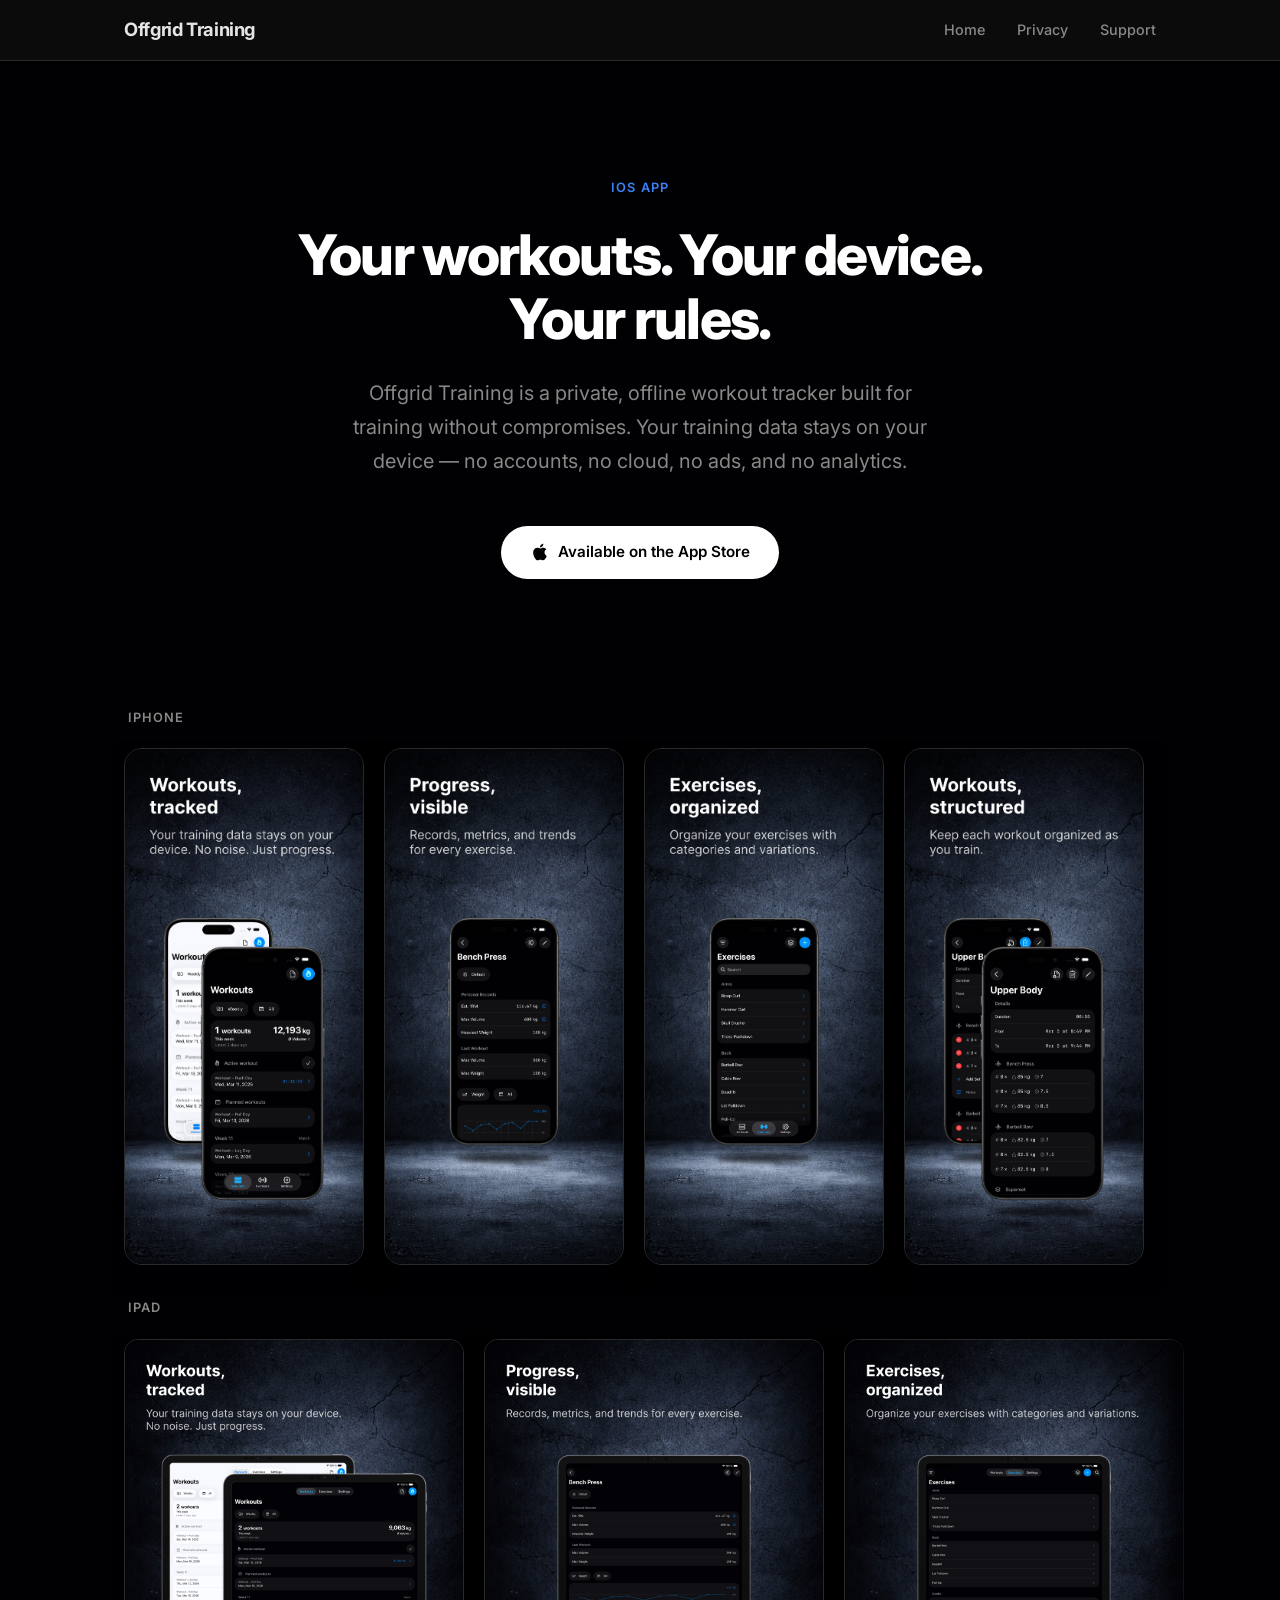
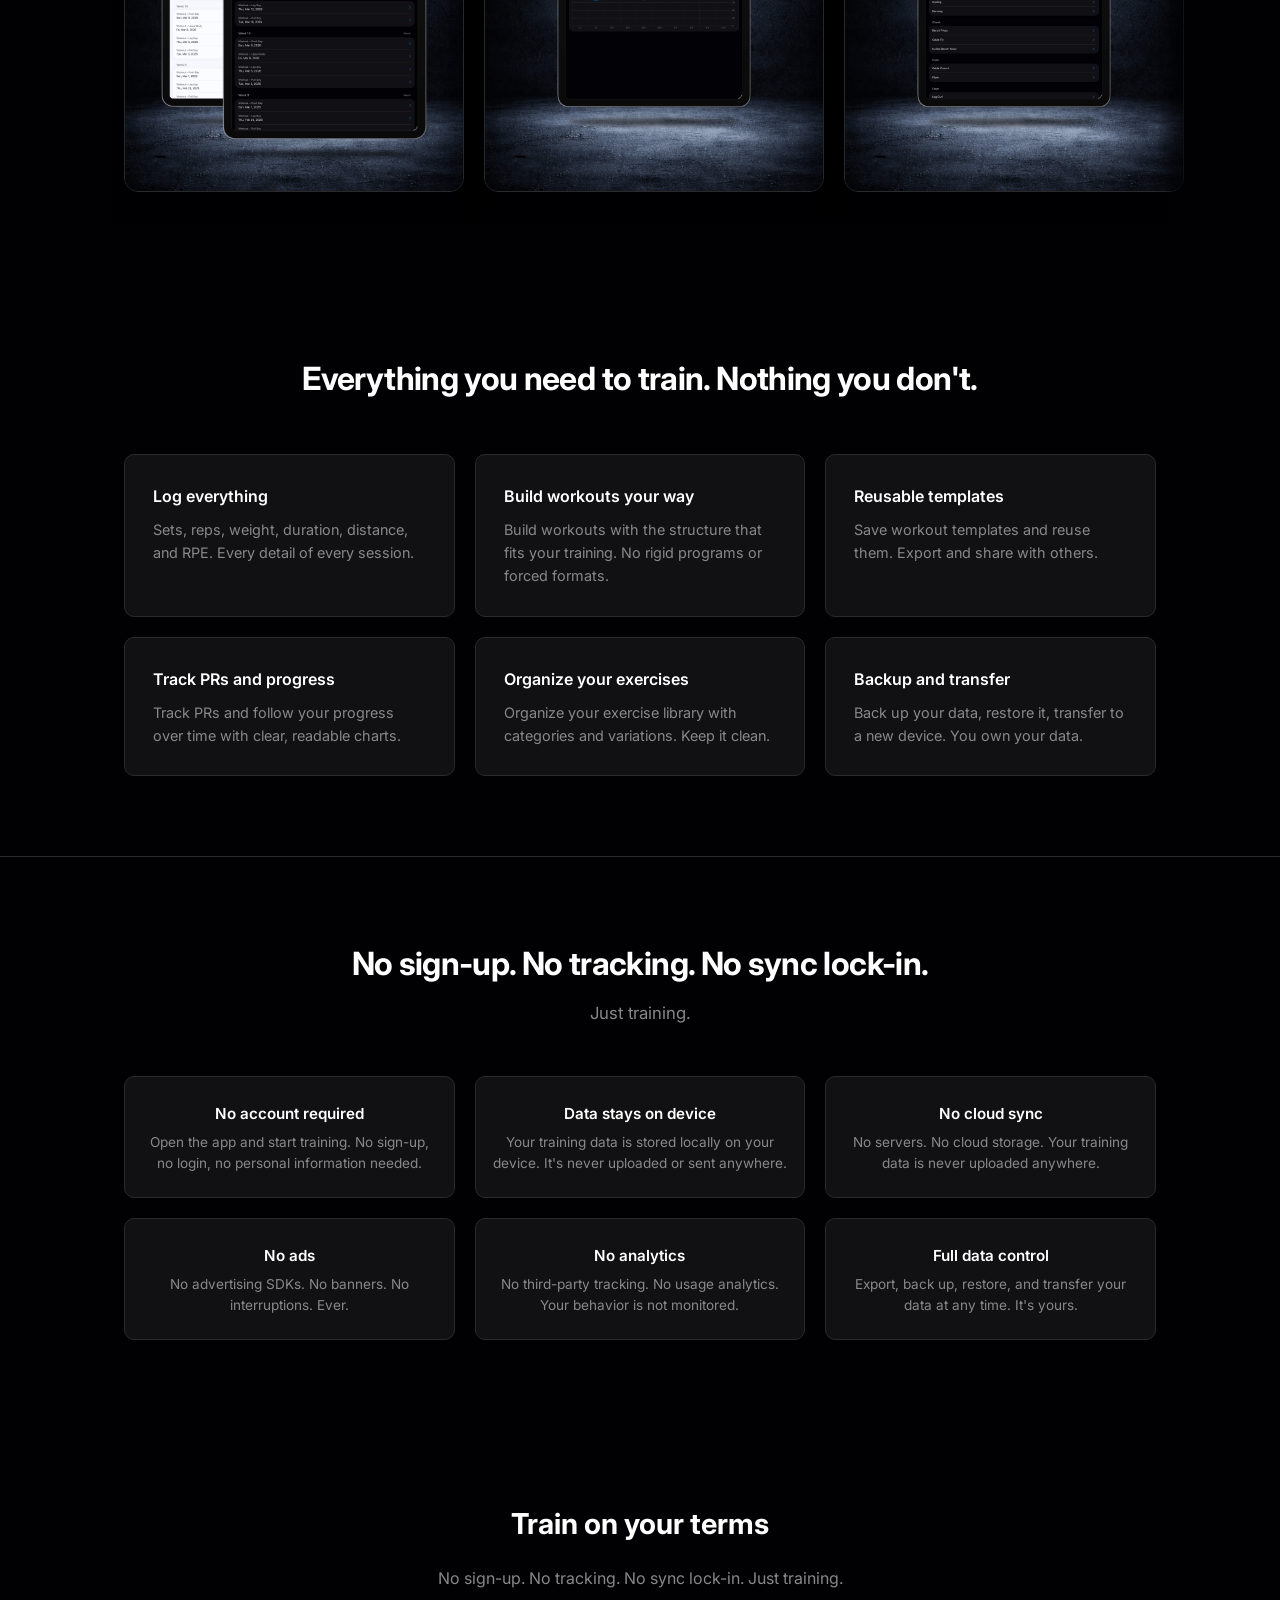
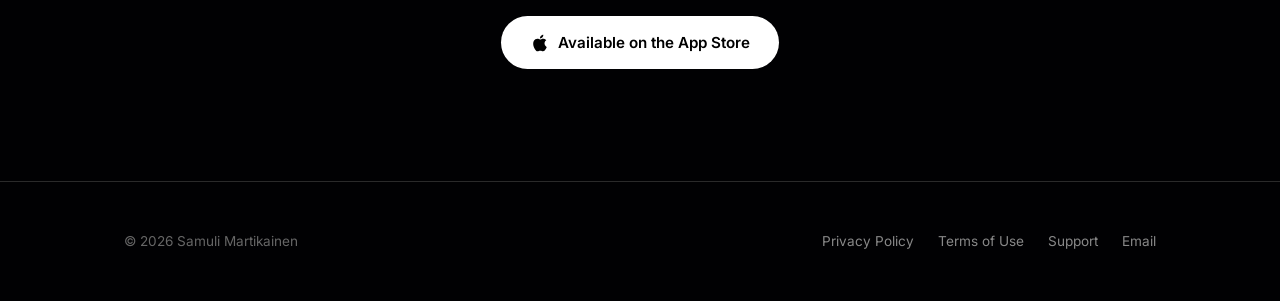
==== commit dee70916: "add terms of use page, init cloudflare web analytics" ====
--- a/index.html
+++ b/index.html
@@ -251,6 +251,7 @@
         <p class="footer-copy">&copy; 2026 Samuli Martikainen</p>
         <nav class="footer-links">
           <a href="privacy.html">Privacy Policy</a>
+          <a href="terms.html">Terms of Use</a>
           <a href="support.html">Support</a>
           <a href="mailto:smartikainen@outlook.com">Email</a>
         </nav>
@@ -259,5 +260,10 @@
   </footer>
 
   <script src="js/main.js"></script>
+
+  <!-- Cloudflare Web Analytics -->
+  <script defer src='https://static.cloudflareinsights.com/beacon.min.js' data-cf-beacon='{"token": "ae309cbf7eda4568ba356687b77ada00"}'></script>
+  <!-- End Cloudflare Web Analytics -->
+
 </body>
 </html>
--- a/css/style.css
+++ b/css/style.css
@@ -561,6 +561,22 @@
   }
 }
 
+/* Mobile overrides: reduce large horizontal gutters for screenshot scroller */
+@media (max-width: 1080px) {
+  .screenshot-scroll-wrapper::before,
+  .screenshot-scroll-wrapper::after {
+    width: 1.5rem;
+  }
+
+  .screenshot-scroll-wrapper::before { left: -1.5rem; }
+  .screenshot-scroll-wrapper::after  { right: -1.5rem; }
+
+  .screenshot-scroll {
+    margin: 0 -1.5rem;
+    padding: 0.5rem 1.5rem 2rem;
+  }
+}
+
 /* --- Prose / Content Pages (Privacy, Support) --- */
 .page-header {
   padding: var(--spacing-xl) 0 var(--spacing-lg);
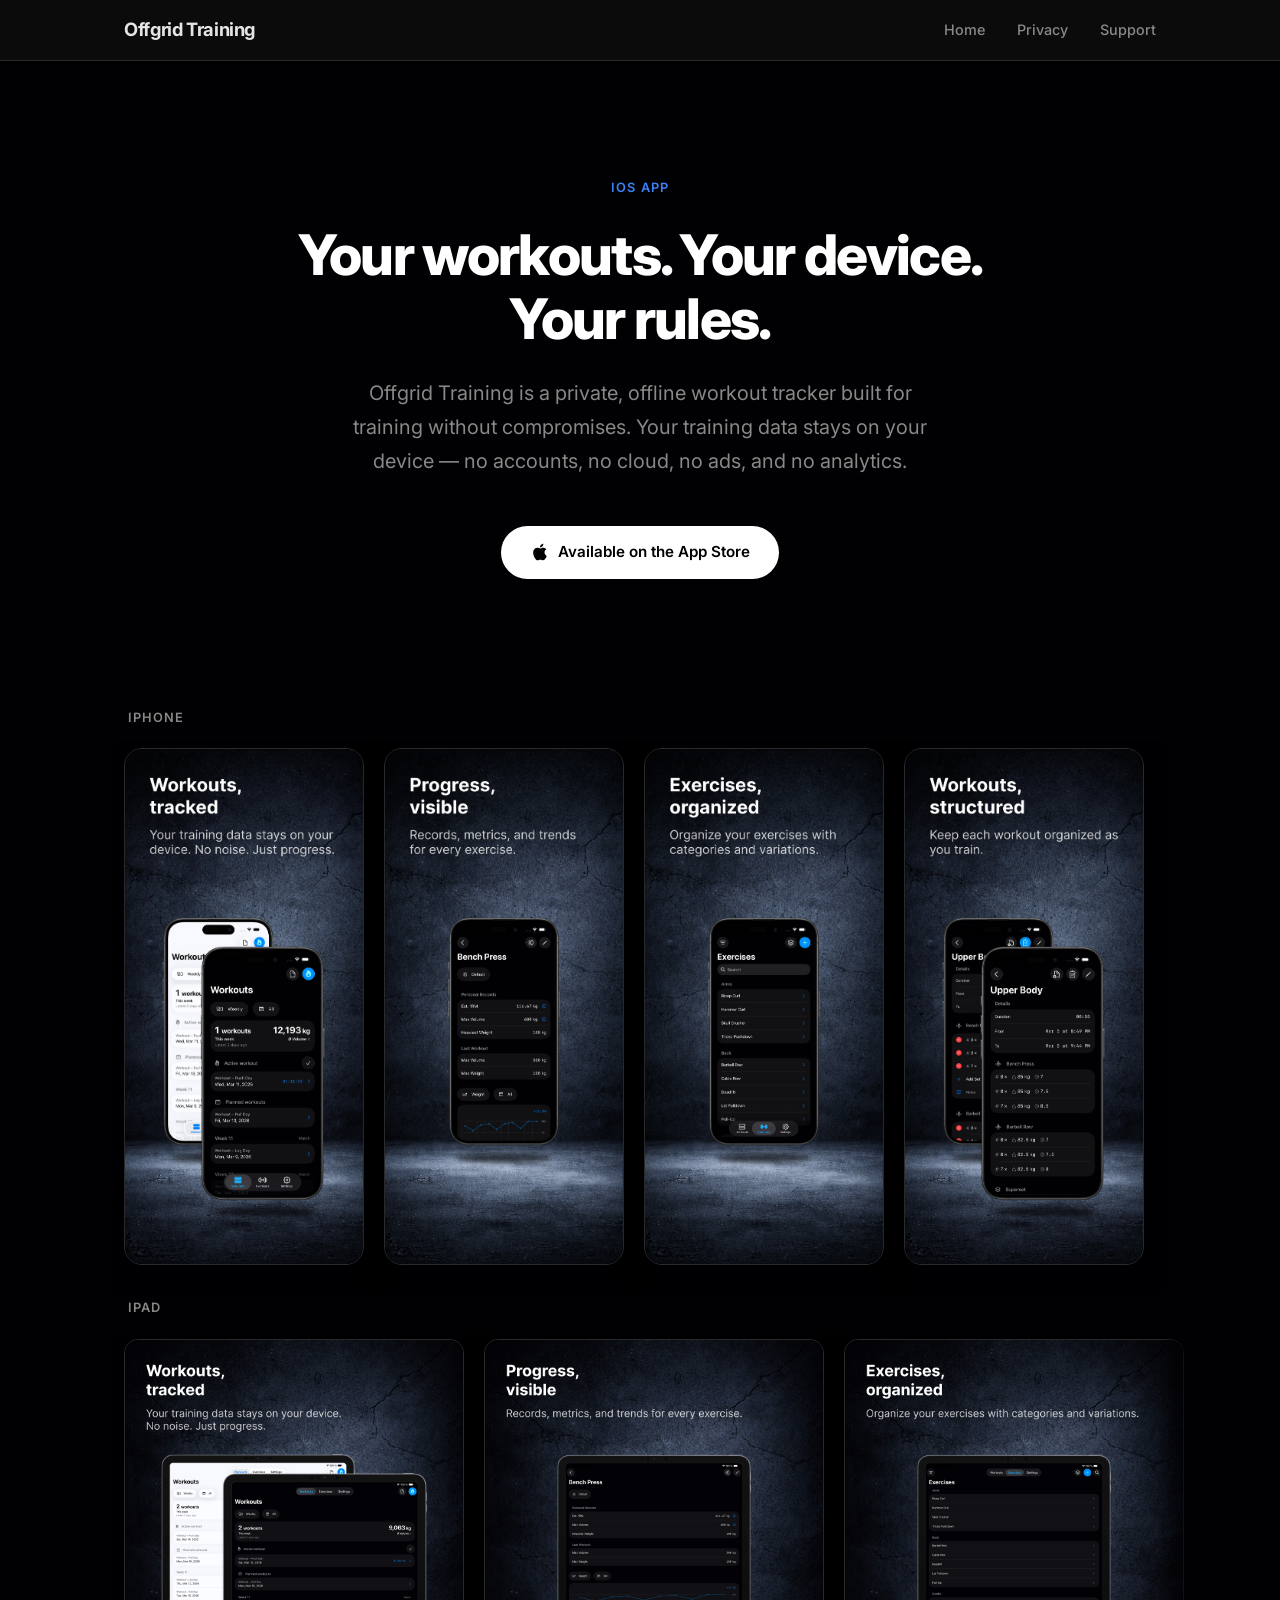
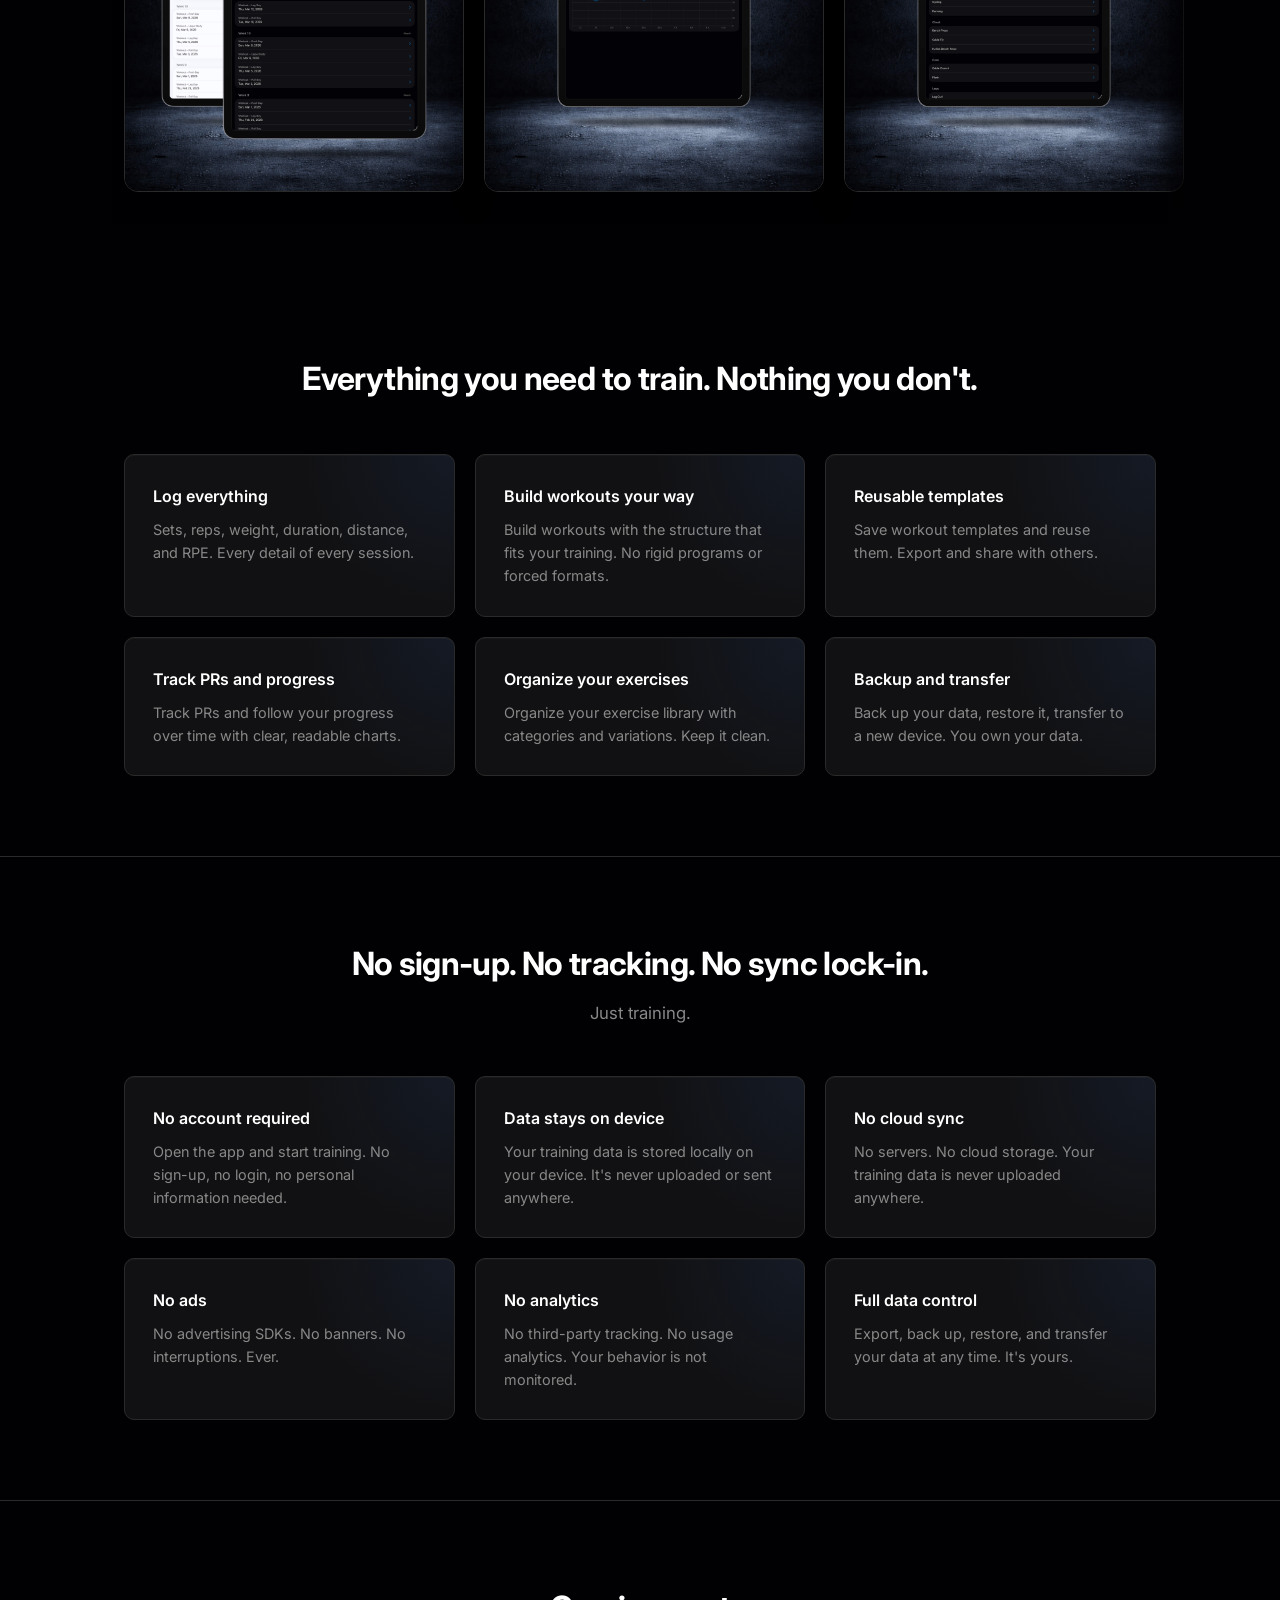
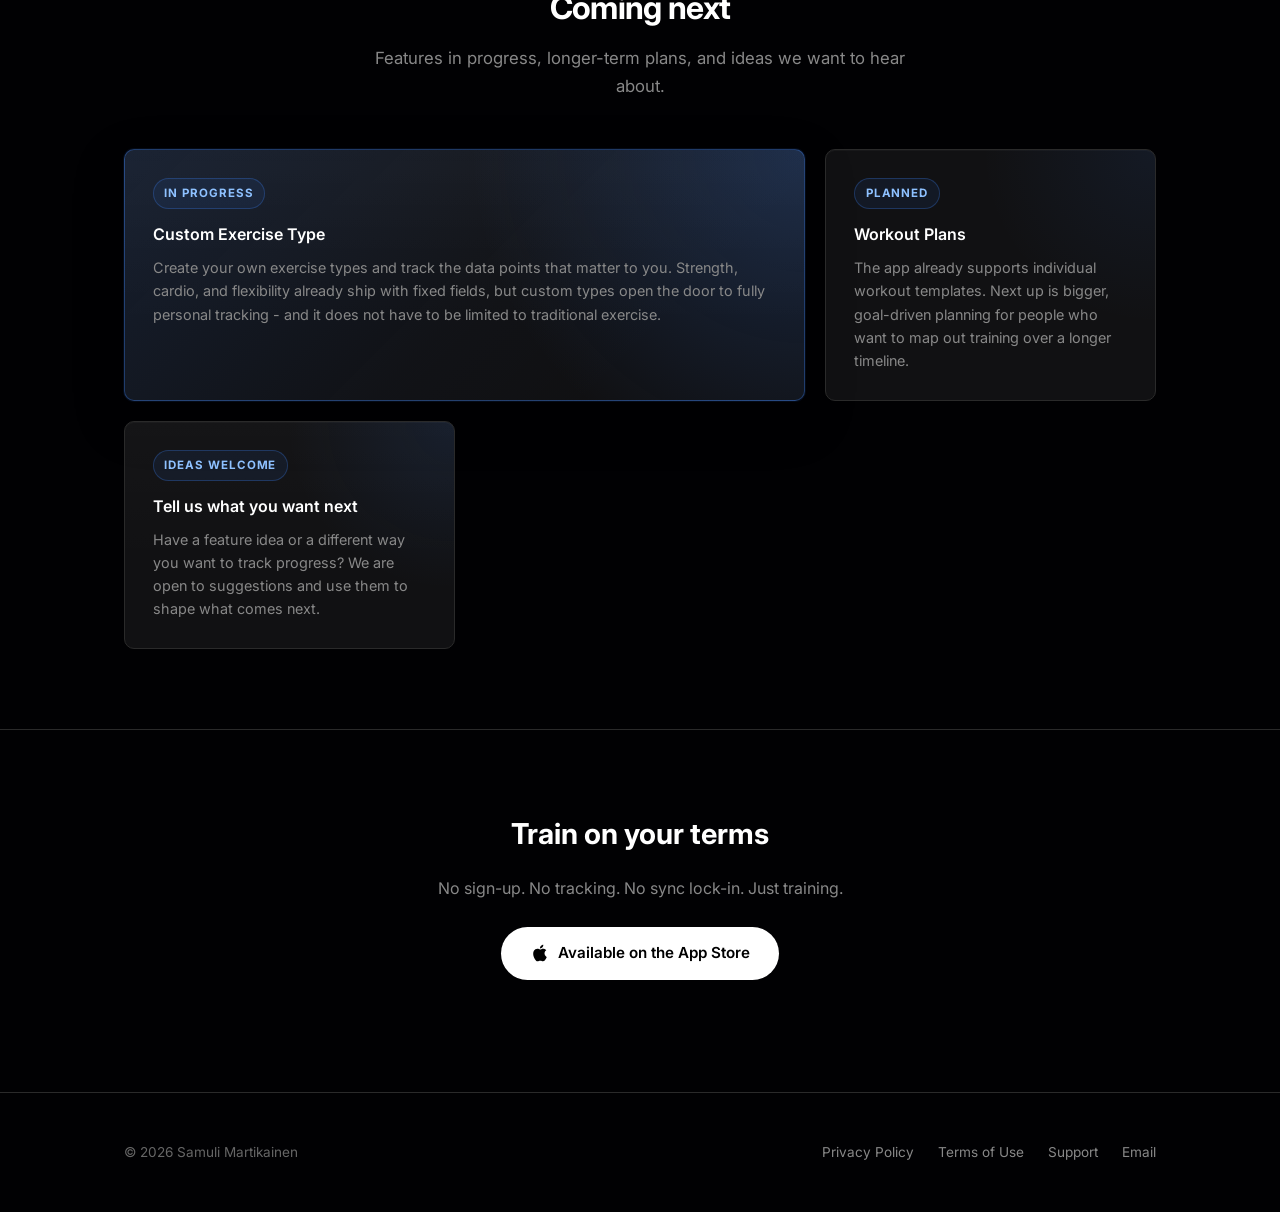
==== commit 48e9261c: "add roadmap section" ====
--- a/index.html
+++ b/index.html
@@ -194,38 +194,77 @@
       </div>
     </section>
 
-    <!-- Privacy Philosophy -->
-    <section class="section philosophy" aria-label="Privacy features">
+    <!-- Privacy Features -->
+    <section class="section privacy-features" aria-label="Privacy features">
       <div class="container">
         <div class="section-header">
           <h2>No sign-up. No tracking. No sync lock-in.</h2>
           <p>Just training.</p>
         </div>
-        <div class="philosophy-grid">
-          <div class="philosophy-item">
+        <div class="feature-grid">
+          <div class="feature-card">
             <h3>No account required</h3>
             <p>Open the app and start training. No sign-up, no login, no personal information needed.</p>
           </div>
-          <div class="philosophy-item">
+          <div class="feature-card">
             <h3>Data stays on device</h3>
             <p>Your training data is stored locally on your device. It's never uploaded or sent anywhere.</p>
           </div>
-          <div class="philosophy-item">
+          <div class="feature-card">
             <h3>No cloud sync</h3>
             <p>No servers. No cloud storage. Your training data is never uploaded anywhere.</p>
           </div>
-          <div class="philosophy-item">
+          <div class="feature-card">
             <h3>No ads</h3>
             <p>No advertising SDKs. No banners. No interruptions. Ever.</p>
           </div>
-          <div class="philosophy-item">
+          <div class="feature-card">
             <h3>No analytics</h3>
             <p>No third-party tracking. No usage analytics. Your behavior is not monitored.</p>
           </div>
-          <div class="philosophy-item">
+          <div class="feature-card">
             <h3>Full data control</h3>
             <p>Export, back up, restore, and transfer your data at any time. It's yours.</p>
           </div>
+        </div>
+      </div>
+    </section>
+
+    <!-- Roadmap -->
+    <section class="section roadmap" aria-label="Roadmap">
+      <div class="container">
+        <div class="section-header">
+          <h2>Coming next</h2>
+          <p>Features in progress, longer-term plans, and ideas we want to hear about.</p>
+        </div>
+        <div class="roadmap-grid">
+          <article class="roadmap-card roadmap-card--featured roadmap-card--inprogress">
+            <span class="roadmap-status">In progress</span>
+            <h3>Custom Exercise Type</h3>
+            <p>
+              Create your own exercise types and track the data points that matter to you. Strength,
+              cardio, and flexibility already ship with fixed fields, but custom types open the door
+              to fully personal tracking - and it does not have to be limited to traditional exercise.
+            </p>
+          </article>
+
+          <article class="roadmap-card">
+            <span class="roadmap-status">Planned</span>
+            <h3>Workout Plans</h3>
+            <p>
+              The app already supports individual workout templates. Next up is bigger, goal-driven
+              planning for people who want to map out training over a longer timeline.
+            </p>
+          </article>
+
+          <article class="roadmap-card roadmap-card--ideas">
+            <span class="roadmap-status">Ideas welcome</span>
+            <h3>Tell us what you want next</h3>
+            <p>
+              Have a feature idea or a different way you want to track progress? We are open to
+              suggestions and use them to shape what comes next.
+            </p>
+          </article>
         </div>
       </div>
     </section>
@@ -264,6 +303,5 @@
   <!-- Cloudflare Web Analytics -->
   <script defer src='https://static.cloudflareinsights.com/beacon.min.js' data-cf-beacon='{"token": "ae309cbf7eda4568ba356687b77ada00"}'></script>
   <!-- End Cloudflare Web Analytics -->
-
 </body>
 </html>
--- a/css/style.css
+++ b/css/style.css
@@ -416,16 +416,29 @@
   gap: 1.25rem;
 }
 
-.feature-card {
-  background-color: var(--color-bg-card);
+.feature-card,
+.contact-card,
+.roadmap-card {
   border: 1px solid var(--color-border);
   border-radius: var(--radius);
+  background-color: var(--color-bg-card);
+  box-shadow: 0 1px 0 rgba(255, 255, 255, 0.03) inset;
+  transition: border-color 0.2s ease, transform 0.2s ease, box-shadow 0.2s ease;
+}
+
+.feature-card {
   padding: 1.75rem;
-  transition: border-color 0.2s ease;
+  background:
+    radial-gradient(circle at top right, rgba(59, 130, 246, 0.08), transparent 42%),
+    var(--color-bg-card);
 }
 
 .feature-card:hover {
   border-color: #3a3a3a;
+  transform: translateY(-2px);
+  box-shadow:
+    0 0 0 1px rgba(59, 130, 246, 0.06),
+    0 18px 45px rgba(0, 0, 0, 0.22);
 }
 
 .feature-card h3 {
@@ -453,59 +466,16 @@
   }
 }
 
-/* --- Philosophy Section --- */
-.philosophy {
+/* --- Privacy Features Section --- */
+.privacy-features {
   border-top: 1px solid var(--color-border);
-}
-
-.philosophy-grid {
-  display: grid;
-  grid-template-columns: repeat(3, 1fr);
-  gap: 1.25rem;
-}
-
-.philosophy-item {
-  text-align: center;
-  padding: 1.5rem 1rem;
-  background-color: var(--color-bg-card);
-  border: 1px solid var(--color-border);
-  border-radius: var(--radius);
-  transition: border-color 0.2s ease;
-}
-
-.philosophy-item:hover {
-  border-color: #3a3a3a;
-}
-
-.philosophy-item h3 {
-  font-size: 0.95rem;
-  font-weight: 600;
-  color: #fff;
-  margin-bottom: 0.35rem;
-}
-
-.philosophy-item p {
-  font-size: 0.85rem;
-  color: var(--color-text-muted);
-  line-height: 1.5;
-}
-
-@media (max-width: 768px) {
-  .philosophy-grid {
-    grid-template-columns: repeat(2, 1fr);
-  }
-}
-
-@media (max-width: 480px) {
-  .philosophy-grid {
-    grid-template-columns: 1fr;
-  }
 }
 
 /* --- CTA Banner --- */
 .cta-banner {
   text-align: center;
   padding: var(--spacing-xl) 0 var(--spacing-2xl);
+  border-top: 1px solid var(--color-border);
 }
 
 .cta-banner h2 {
@@ -519,6 +489,105 @@
   color: var(--color-text-muted);
   margin-bottom: var(--spacing-md);
   font-size: 1rem;
+}
+
+/* --- Roadmap Section --- */
+.roadmap {
+  border-top: 1px solid var(--color-border);
+}
+
+.roadmap-grid {
+  display: grid;
+  grid-template-columns: repeat(3, 1fr);
+  gap: 1.25rem;
+}
+
+.roadmap-card {
+  position: relative;
+  overflow: hidden;
+  background:
+    radial-gradient(circle at top right, rgba(59, 130, 246, 0.08), transparent 42%),
+    var(--color-bg-card);
+  padding: 1.75rem;
+}
+
+.roadmap-card:hover {
+  border-color: #3a3a3a;
+  transform: translateY(-2px);
+  box-shadow:
+    0 0 0 1px rgba(59, 130, 246, 0.06),
+    0 18px 45px rgba(0, 0, 0, 0.22);
+}
+
+.roadmap-card--featured {
+  grid-column: span 2;
+}
+
+.roadmap-card--inprogress {
+  background:
+    radial-gradient(circle at top right, rgba(59, 130, 246, 0.22), transparent 46%),
+    linear-gradient(135deg, rgba(59, 130, 246, 0.12), rgba(59, 130, 246, 0.02) 54%, transparent 78%),
+    linear-gradient(180deg, rgba(255, 255, 255, 0.03), transparent 70%),
+    var(--color-bg-card);
+  border-color: rgba(59, 130, 246, 0.35);
+  box-shadow:
+    0 0 0 1px rgba(59, 130, 246, 0.08),
+    0 18px 50px rgba(0, 0, 0, 0.28);
+}
+
+.roadmap-card--ideas {
+  background:
+    radial-gradient(circle at top right, rgba(59, 130, 246, 0.1), transparent 42%),
+    linear-gradient(180deg, rgba(255, 255, 255, 0.02), transparent 62%),
+    var(--color-bg-card);
+}
+
+.roadmap-status {
+  display: inline-flex;
+  align-items: center;
+  margin-bottom: 0.75rem;
+  padding: 0.3rem 0.65rem;
+  border-radius: 999px;
+  border: 1px solid rgba(59, 130, 246, 0.28);
+  background: rgba(59, 130, 246, 0.08);
+  color: #8ec1ff;
+  font-size: 0.72rem;
+  font-weight: 700;
+  letter-spacing: 0.08em;
+  text-transform: uppercase;
+}
+
+.roadmap-card h3 {
+  font-size: 1rem;
+  font-weight: 600;
+  color: #fff;
+  margin-bottom: 0.5rem;
+}
+
+.roadmap-card p {
+  font-size: 0.9rem;
+  color: var(--color-text-muted);
+  line-height: 1.6;
+}
+
+@media (max-width: 768px) {
+  .roadmap-grid {
+    grid-template-columns: repeat(2, 1fr);
+  }
+
+  .roadmap-card--featured {
+    grid-column: span 2;
+  }
+}
+
+@media (max-width: 480px) {
+  .roadmap-grid {
+    grid-template-columns: 1fr;
+  }
+
+  .roadmap-card--featured {
+    grid-column: auto;
+  }
 }
 
 /* --- Footer --- */
@@ -687,11 +756,11 @@
 .contact-card {
   max-width: 720px;
   margin: 0 auto var(--spacing-xl);
-  background-color: var(--color-bg-card);
-  border: 1px solid var(--color-border);
-  border-radius: var(--radius);
   padding: 2rem;
   text-align: center;
+  background:
+    radial-gradient(circle at top right, rgba(59, 130, 246, 0.1), transparent 42%),
+    var(--color-bg-card);
 }
 
 .contact-card h2 {
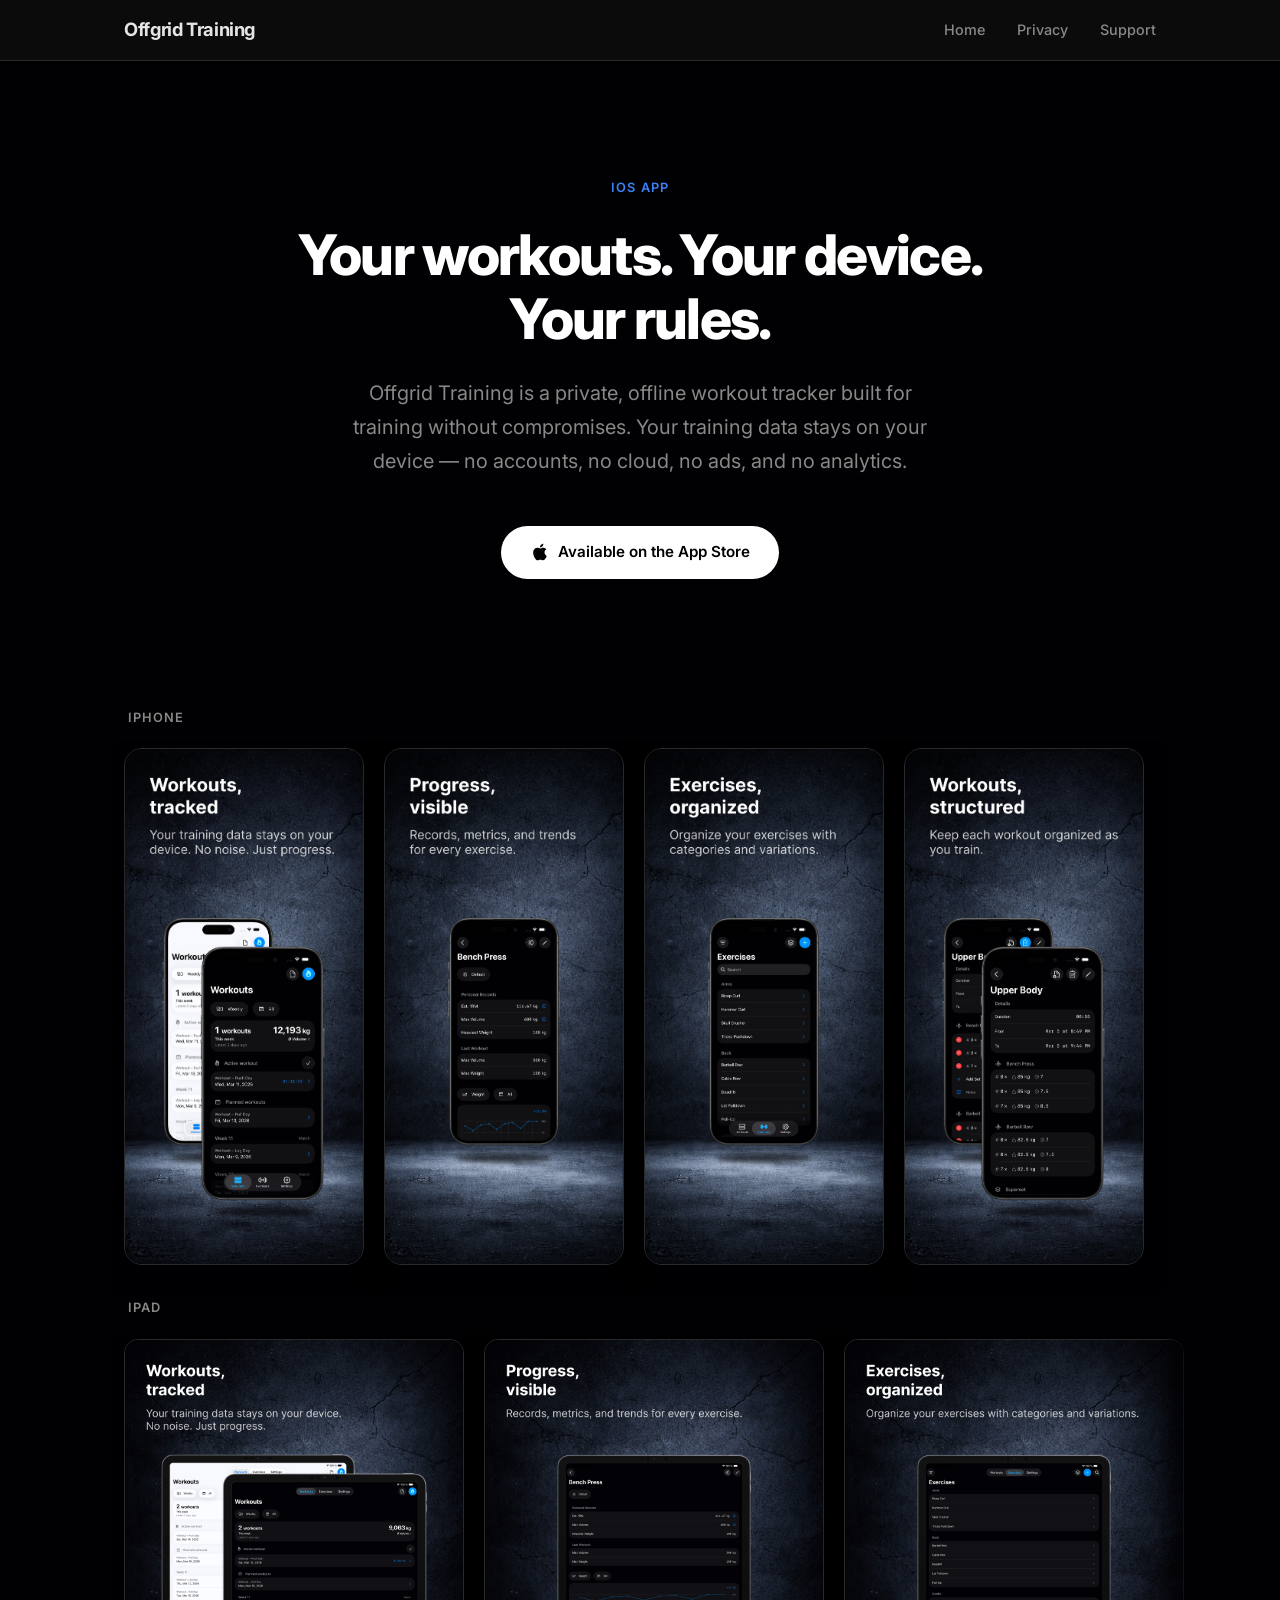
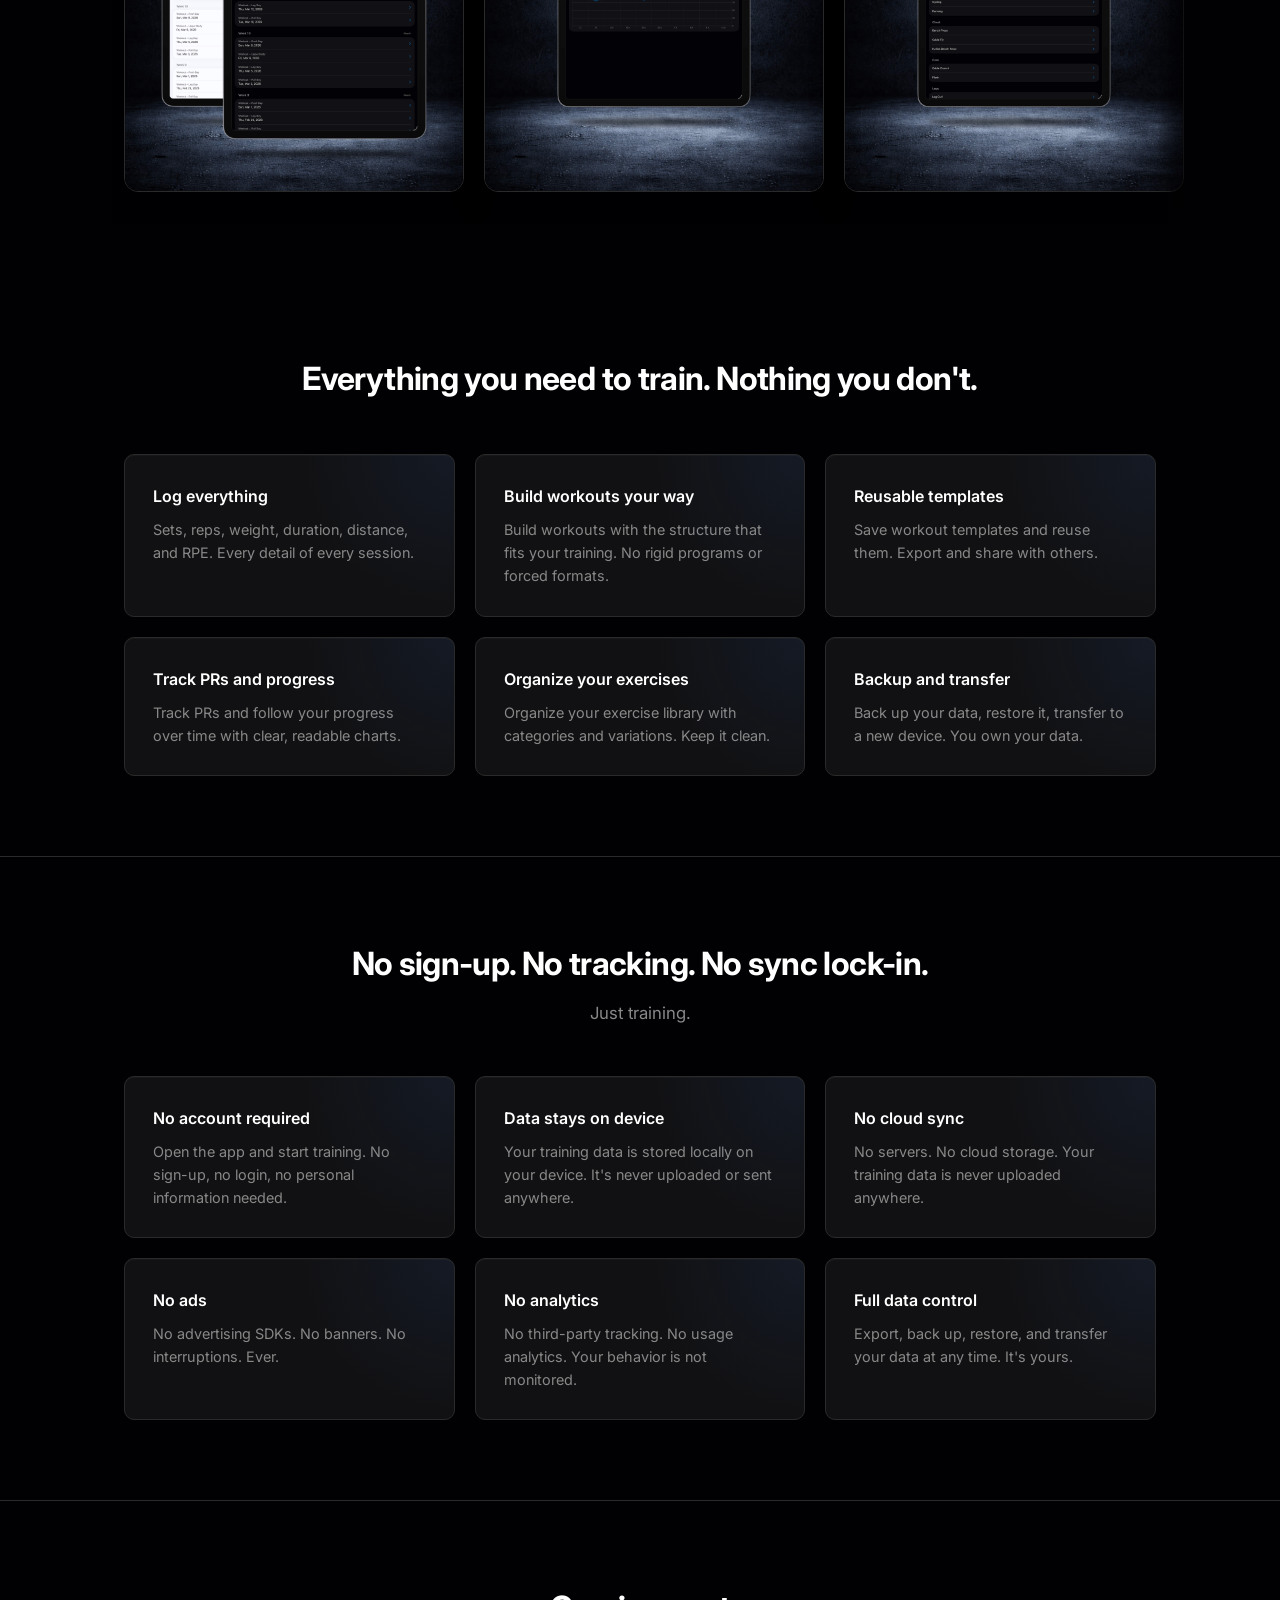
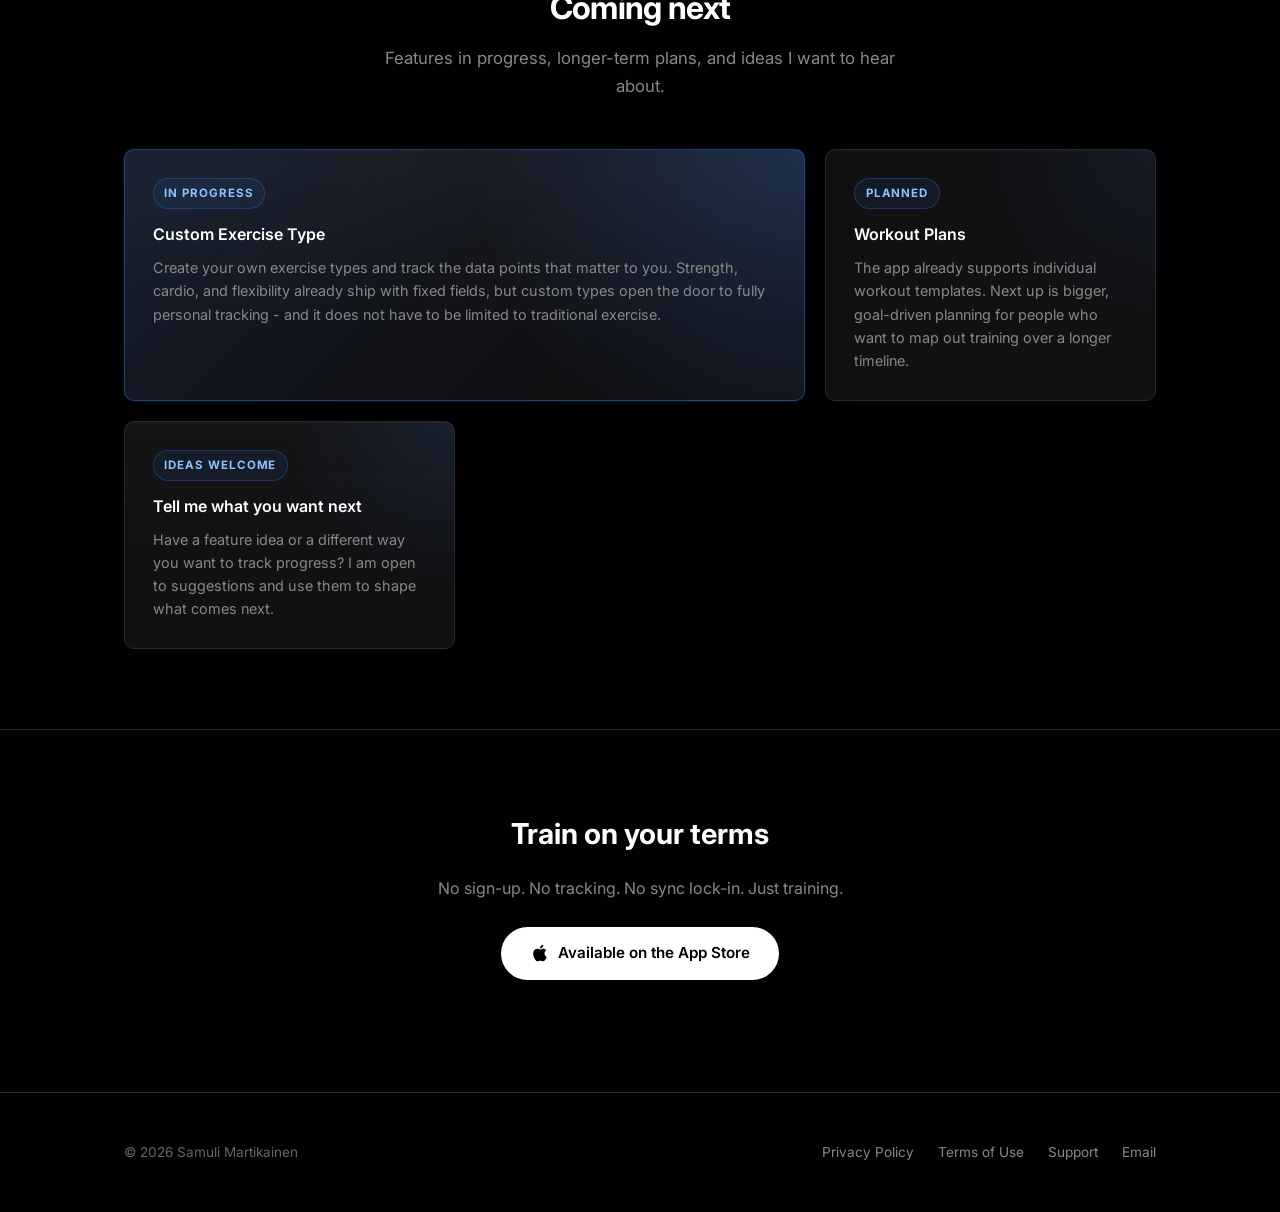
==== commit c6f943ea: "small content tweak" ====
--- a/index.html
+++ b/index.html
@@ -235,7 +235,7 @@
       <div class="container">
         <div class="section-header">
           <h2>Coming next</h2>
-          <p>Features in progress, longer-term plans, and ideas we want to hear about.</p>
+          <p>Features in progress, longer-term plans, and ideas I want to hear about.</p>
         </div>
         <div class="roadmap-grid">
           <article class="roadmap-card roadmap-card--featured roadmap-card--inprogress">
@@ -259,9 +259,9 @@
 
           <article class="roadmap-card roadmap-card--ideas">
             <span class="roadmap-status">Ideas welcome</span>
-            <h3>Tell us what you want next</h3>
+            <h3>Tell me what you want next</h3>
             <p>
-              Have a feature idea or a different way you want to track progress? We are open to
+              Have a feature idea or a different way you want to track progress? I am open to
               suggestions and use them to shape what comes next.
             </p>
           </article>
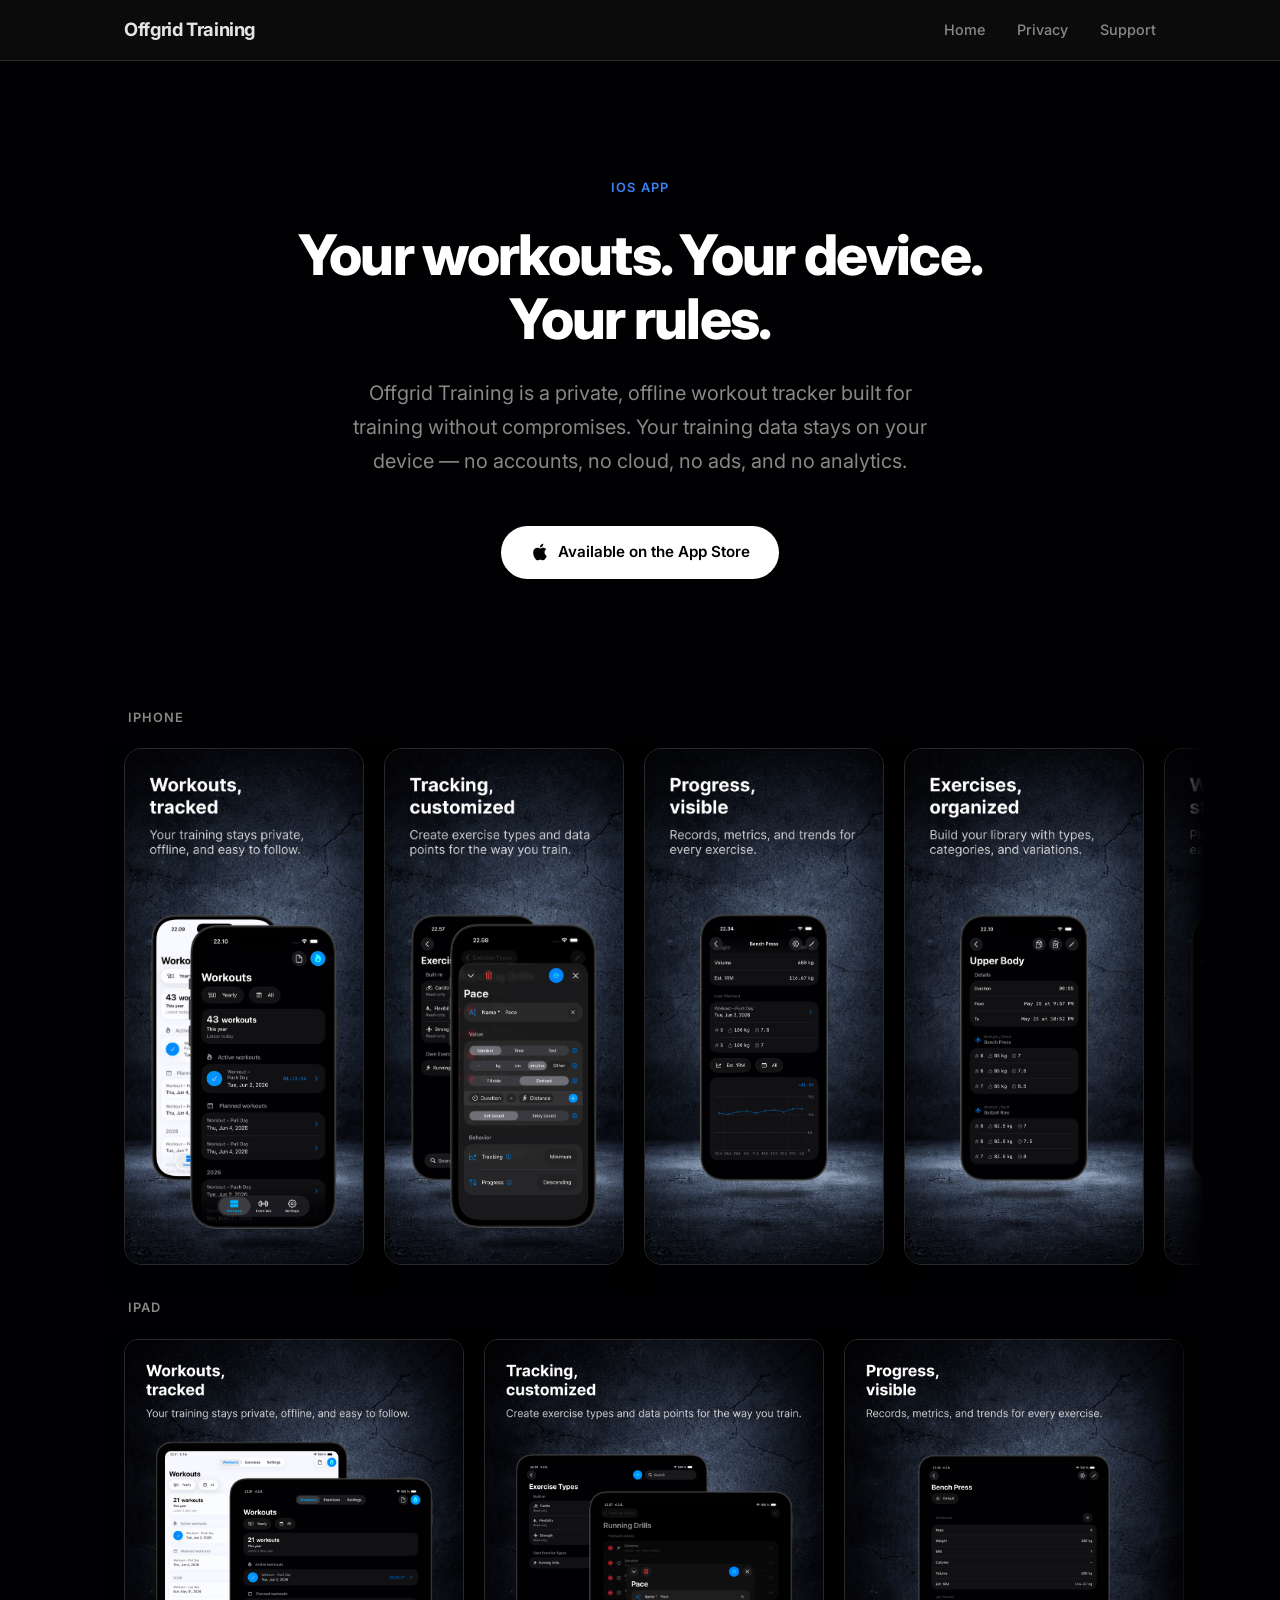
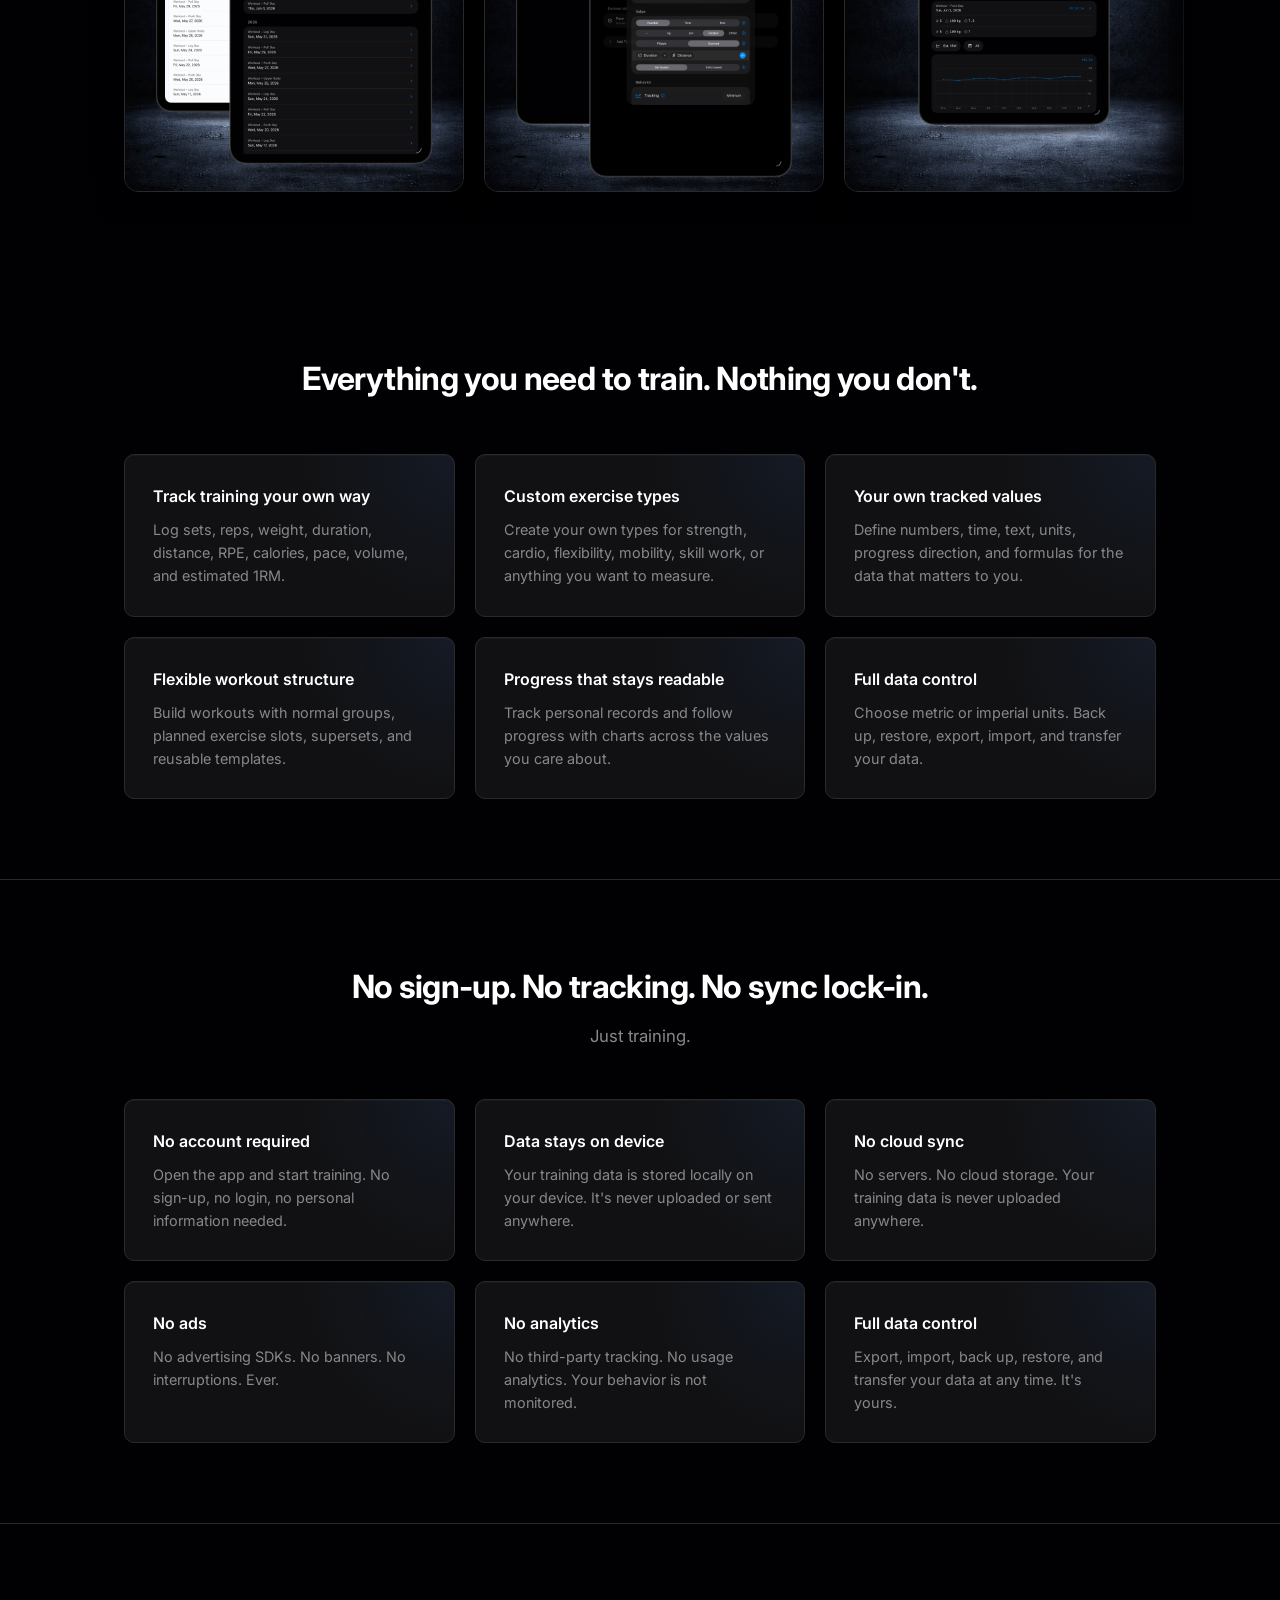
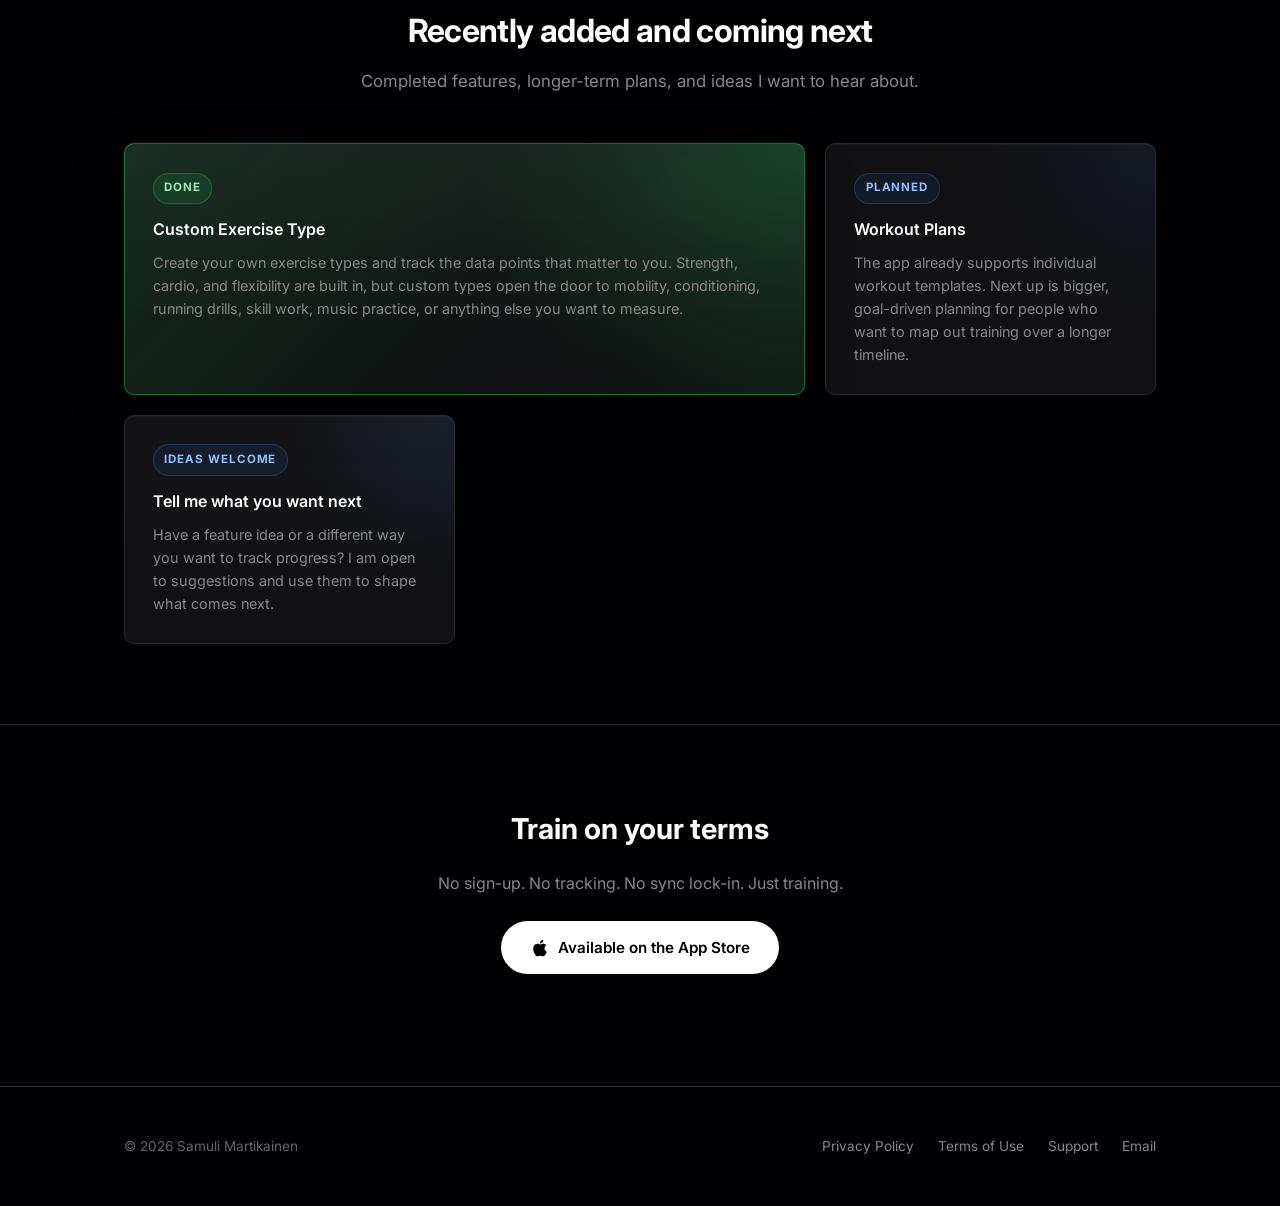
==== commit 96d6e642: "update contents" ====
--- a/index.html
+++ b/index.html
@@ -4,12 +4,12 @@
   <meta charset="UTF-8">
   <meta name="viewport" content="width=device-width, initial-scale=1.0">
   <title>Offgrid Training — Private Offline Workout Tracker for iOS</title>
-  <meta name="description" content="Offgrid Training is a private, offline workout tracker for iOS. Log sets, reps, weight, duration, distance, and RPE. Track PRs, build workouts, and keep your training data on your device — no accounts, no cloud, no ads, no analytics.">
-  <meta name="keywords" content="workout tracker, gym, exercise, log, lifting, offline, private, training log, workout log, iOS workout tracker, RPE tracker, offline gym tracker">
+  <meta name="description" content="Offgrid Training is a private, offline workout tracker for iOS. Log workouts, create custom exercise types, define your own tracked values, and keep your training data on your device — no accounts, no cloud, no ads, no analytics.">
+  <meta name="keywords" content="workout tracker, gym, exercise, log, lifting, offline, private, training log, workout log, iOS workout tracker, RPE tracker, custom exercise tracker, offline gym tracker">
 
   <!-- Open Graph -->
   <meta property="og:title" content="Offgrid Training — Private Offline Workout Tracker for iOS">
-  <meta property="og:description" content="A private, offline workout tracker built for training without compromises. No accounts, no cloud, no ads, no analytics.">
+  <meta property="og:description" content="A private, offline workout tracker built for training without compromises. Custom exercise types, flexible tracked values, and no accounts, cloud, ads, or analytics.">
   <meta property="og:type" content="website">
   <meta property="og:url" content="https://martikainensj.github.io/offgrid-training-site/">
   <meta property="og:locale" content="en_US">
@@ -19,7 +19,7 @@
   <!-- Twitter Card -->
   <meta name="twitter:card" content="summary_large_image">
   <meta name="twitter:title" content="Offgrid Training — Private Offline Workout Tracker">
-  <meta name="twitter:description" content="A private, offline workout tracker for iOS. No accounts. No cloud. No ads. No analytics. Just training.">
+  <meta name="twitter:description" content="A private, offline workout tracker for iOS with custom exercise types and flexible tracked values. No accounts. No cloud. No ads. No analytics.">
   <meta name="twitter:image" content="https://martikainensj.github.io/offgrid-training-site/images/og-image.jpg">
 
   <!-- Google Site Verification -->
@@ -42,18 +42,21 @@
     "@context": "https://schema.org",
     "@type": "SoftwareApplication",
     "name": "Offgrid Training",
-    "description": "Offgrid Training is a private, offline workout tracker for iOS built for training without compromises. Log sets, reps, weight, duration, distance, and RPE. Track PRs, build workouts, and save reusable templates. Your training data stays on your device — no accounts, no cloud, no ads, no analytics.",
+    "description": "Offgrid Training is a private, offline workout tracker for iOS built for training without compromises. Your training data stays on your device: no accounts, no cloud, no ads, and no analytics. Log workouts, create custom exercise types, define your own tracked values, build workouts, save templates, track personal records, and back up or transfer your data.",
     "applicationCategory": "HealthApplication",
     "operatingSystem": "iOS",
     "url": "https://martikainensj.github.io/offgrid-training-site/",
     "featureList": [
-      "Log sets, reps, weight, duration, distance, and RPE",
-      "Build workouts with the structure that fits your training",
+      "Log sets, reps, weight, duration, distance, RPE, calories, pace, volume, and estimated 1RM",
+      "Create custom exercise types for the way you train",
+      "Define your own tracked values with numbers, time, text, units, progress direction, and formulas",
+      "Build workouts with normal groups, planned exercise slots, and supersets",
       "Save reusable workout templates",
-      "Track PRs and follow progress with charts",
+      "Track personal records and follow progress with charts",
       "Organize your exercise library with categories and variations",
-      "Back up, restore, and transfer your data",
-      "Export and share workout templates",
+      "Choose metric or imperial units",
+      "Back up, restore, export, import, and transfer your data",
+      "Built-in exercise types for strength, cardio, and flexibility",
       "100% offline — no internet required",
       "No account required",
       "No cloud sync",
@@ -63,10 +66,12 @@
     ],
     "screenshot": [
       "https://martikainensj.github.io/offgrid-training-site/images/1-workouts-tracked-iphone.jpg",
+      "https://martikainensj.github.io/offgrid-training-site/images/5-tracking-customized-iphone.jpg",
       "https://martikainensj.github.io/offgrid-training-site/images/2-progress-visible-iphone.jpg",
       "https://martikainensj.github.io/offgrid-training-site/images/3-exercises-organized-iphone.jpg",
       "https://martikainensj.github.io/offgrid-training-site/images/4-workouts-structured-iphone.jpg",
       "https://martikainensj.github.io/offgrid-training-site/images/1-workouts-tracked-ipad.jpg",
+      "https://martikainensj.github.io/offgrid-training-site/images/5-tracking-customized-ipad.jpg",
       "https://martikainensj.github.io/offgrid-training-site/images/2-progress-visible-ipad.jpg",
       "https://martikainensj.github.io/offgrid-training-site/images/3-exercises-organized-ipad.jpg",
       "https://martikainensj.github.io/offgrid-training-site/images/4-workouts-structured-ipad.jpg"
@@ -122,6 +127,9 @@
             <img src="images/1-workouts-tracked-iphone.jpg" alt="Logging sets, reps, and weight in Offgrid Training on iPhone" width="280" height="607" loading="lazy">
           </div>
           <div class="screenshot-item">
+            <img src="images/5-tracking-customized-iphone.jpg" alt="Custom tracking fields in Offgrid Training on iPhone" width="280" height="607" loading="lazy">
+          </div>
+          <div class="screenshot-item">
             <img src="images/2-progress-visible-iphone.jpg" alt="Progress charts and personal records in Offgrid Training on iPhone" width="280" height="607" loading="lazy">
           </div>
           <div class="screenshot-item">
@@ -139,6 +147,9 @@
             <img src="images/1-workouts-tracked-ipad.jpg" alt="Logging workouts in Offgrid Training on iPad" loading="lazy">
           </div>
           <div class="screenshot-item screenshot-item--ipad">
+            <img src="images/5-tracking-customized-ipad.jpg" alt="Custom tracking fields in Offgrid Training on iPad" loading="lazy">
+          </div>
+          <div class="screenshot-item screenshot-item--ipad">
             <img src="images/2-progress-visible-ipad.jpg" alt="Progress charts in Offgrid Training on iPad" loading="lazy">
           </div>
           <div class="screenshot-item screenshot-item--ipad">
@@ -161,33 +172,33 @@
         <div class="feature-grid">
 
           <div class="feature-card">
-            <h3>Log everything</h3>
-            <p>Sets, reps, weight, duration, distance, and RPE. Every detail of every session.</p>
-          </div>
-
-          <div class="feature-card">
-            <h3>Build workouts your way</h3>
-            <p>Build workouts with the structure that fits your training. No rigid programs or forced formats.</p>
-          </div>
-
-          <div class="feature-card">
-            <h3>Reusable templates</h3>
-            <p>Save workout templates and reuse them. Export and share with others.</p>
-          </div>
-
-          <div class="feature-card">
-            <h3>Track PRs and progress</h3>
-            <p>Track PRs and follow your progress over time with clear, readable charts.</p>
-          </div>
-
-          <div class="feature-card">
-            <h3>Organize your exercises</h3>
-            <p>Organize your exercise library with categories and variations. Keep it clean.</p>
-          </div>
-
-          <div class="feature-card">
-            <h3>Backup and transfer</h3>
-            <p>Back up your data, restore it, transfer to a new device. You own your data.</p>
+            <h3>Track training your own way</h3>
+            <p>Log sets, reps, weight, duration, distance, RPE, calories, pace, volume, and estimated 1RM.</p>
+          </div>
+
+          <div class="feature-card">
+            <h3>Custom exercise types</h3>
+            <p>Create your own types for strength, cardio, flexibility, mobility, skill work, or anything you want to measure.</p>
+          </div>
+
+          <div class="feature-card">
+            <h3>Your own tracked values</h3>
+            <p>Define numbers, time, text, units, progress direction, and formulas for the data that matters to you.</p>
+          </div>
+
+          <div class="feature-card">
+            <h3>Flexible workout structure</h3>
+            <p>Build workouts with normal groups, planned exercise slots, supersets, and reusable templates.</p>
+          </div>
+
+          <div class="feature-card">
+            <h3>Progress that stays readable</h3>
+            <p>Track personal records and follow progress with charts across the values you care about.</p>
+          </div>
+
+          <div class="feature-card">
+            <h3>Full data control</h3>
+            <p>Choose metric or imperial units. Back up, restore, export, import, and transfer your data.</p>
           </div>
 
         </div>
@@ -224,7 +235,7 @@
           </div>
           <div class="feature-card">
             <h3>Full data control</h3>
-            <p>Export, back up, restore, and transfer your data at any time. It's yours.</p>
+            <p>Export, import, back up, restore, and transfer your data at any time. It's yours.</p>
           </div>
         </div>
       </div>
@@ -234,17 +245,17 @@
     <section class="section roadmap" aria-label="Roadmap">
       <div class="container">
         <div class="section-header">
-          <h2>Coming next</h2>
-          <p>Features in progress, longer-term plans, and ideas I want to hear about.</p>
+          <h2>Recently added and coming next</h2>
+          <p>Completed features, longer-term plans, and ideas I want to hear about.</p>
         </div>
         <div class="roadmap-grid">
-          <article class="roadmap-card roadmap-card--featured roadmap-card--inprogress">
-            <span class="roadmap-status">In progress</span>
+          <article class="roadmap-card roadmap-card--featured roadmap-card--done">
+            <span class="roadmap-status">Done</span>
             <h3>Custom Exercise Type</h3>
             <p>
               Create your own exercise types and track the data points that matter to you. Strength,
-              cardio, and flexibility already ship with fixed fields, but custom types open the door
-              to fully personal tracking - and it does not have to be limited to traditional exercise.
+              cardio, and flexibility are built in, but custom types open the door to mobility,
+              conditioning, running drills, skill work, music practice, or anything else you want to measure.
             </p>
           </article>
 
--- a/css/style.css
+++ b/css/style.css
@@ -523,15 +523,15 @@
   grid-column: span 2;
 }
 
-.roadmap-card--inprogress {
+.roadmap-card--done {
   background:
-    radial-gradient(circle at top right, rgba(59, 130, 246, 0.22), transparent 46%),
-    linear-gradient(135deg, rgba(59, 130, 246, 0.12), rgba(59, 130, 246, 0.02) 54%, transparent 78%),
+    radial-gradient(circle at top right, rgba(34, 197, 94, 0.24), transparent 46%),
+    linear-gradient(135deg, rgba(34, 197, 94, 0.14), rgba(34, 197, 94, 0.03) 54%, transparent 78%),
     linear-gradient(180deg, rgba(255, 255, 255, 0.03), transparent 70%),
     var(--color-bg-card);
-  border-color: rgba(59, 130, 246, 0.35);
+  border-color: rgba(34, 197, 94, 0.42);
   box-shadow:
-    0 0 0 1px rgba(59, 130, 246, 0.08),
+    0 0 0 1px rgba(34, 197, 94, 0.1),
     0 18px 50px rgba(0, 0, 0, 0.28);
 }
 
@@ -557,6 +557,12 @@
   text-transform: uppercase;
 }
 
+.roadmap-card--done .roadmap-status {
+  border-color: rgba(34, 197, 94, 0.34);
+  background: rgba(34, 197, 94, 0.12);
+  color: #8ff0b0;
+}
+
 .roadmap-card h3 {
   font-size: 1rem;
   font-weight: 600;
